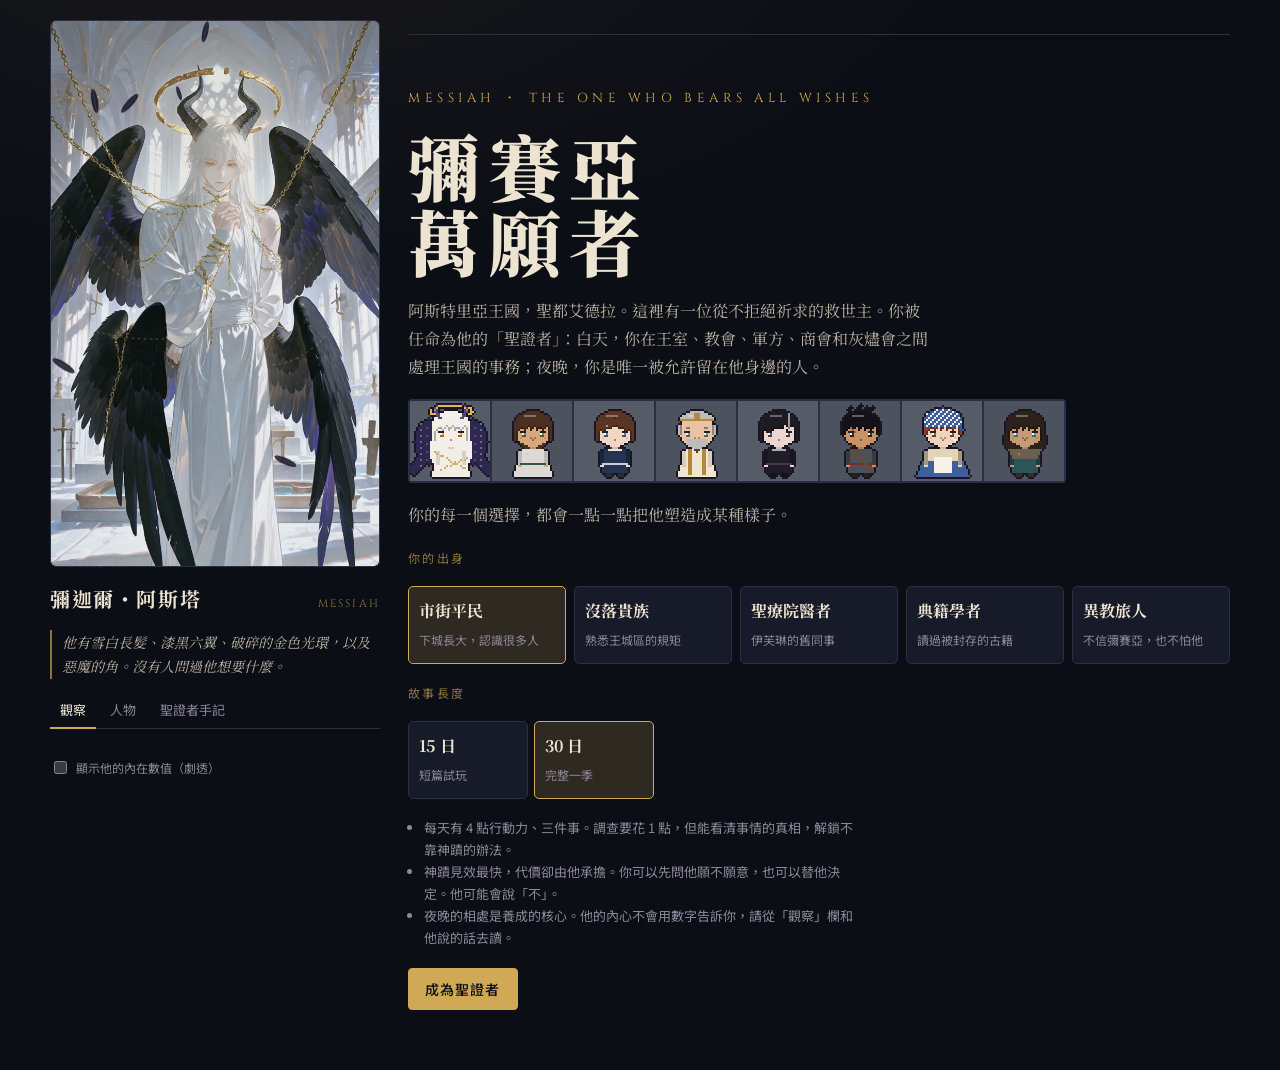
==== messiah/index.html @ 387514e2 "新增《彌賽亞：萬願者》網頁遊戲 Co-Authored-By: Claude Opus 5.5 <noreply@anthropic.com> Claude-Session: https://clau" ====
<!doctype html>
<html lang="zh-Hant">
<head>
<meta charset="utf-8">
<meta name="viewport" content="width=device-width, initial-scale=1, viewport-fit=cover">
<title>彌賽亞：萬願者</title>
<meta name="claude:viewport-fit-sides" content="cover">
<link rel="preconnect" href="https://fonts.googleapis.com">
<link rel="preconnect" href="https://fonts.gstatic.com" crossorigin>
<link rel="stylesheet" href="https://fonts.googleapis.com/css2?family=Cinzel:wght@500;700&family=Noto+Serif+TC:wght@400;600;700;900&family=Noto+Sans+TC:wght@400;500&display=swap">
<style>
/* Layout: a reliquary diptych — the portrait panel on the left, the witness's ledger on the right. Dark nave, gilt, vellum. */
:root{
  --nave:#0c0e16; --nave-2:#121522; --panel:#171a29; --line:#2b2f45;
  --vellum:#ece4d1; --vellum-dim:#b9b1a2; --muted:#8c8799;
  --gilt:#cfa956; --gilt-dim:#8d743f; --gilt-glow:rgba(207,169,86,.18);
  --ember:#b2554a; --balm:#7fa58c;
  --tile:#555c68; --tile-2:#4d535e;
  --f-display:"Noto Serif TC","Songti TC","PMingLiU",serif;
  --f-latin:"Cinzel","Times New Roman",serif;
  --f-ui:"Noto Sans TC","PingFang TC","Microsoft JhengHei",system-ui,sans-serif;
  color-scheme:dark;
}
*{box-sizing:border-box}
html,body{background:var(--nave);color:var(--vellum)}
body{font-family:var(--f-display);font-size:16px;line-height:1.75;
  padding-left:max(16px,env(safe-area-inset-left,0px));padding-right:max(16px,env(safe-area-inset-right,0px));padding-block:20px 48px;
  background:radial-gradient(1200px 600px at 20% -10%,rgba(207,169,86,.07),transparent 60%),var(--nave);min-height:100%}
button{font:inherit;color:inherit}
:focus-visible{outline:2px solid var(--gilt);outline-offset:2px}
.wrap{max-width:1180px;margin:0 auto;display:grid;grid-template-columns:330px minmax(0,1fr);gap:28px;align-items:start}
@media (max-width:880px){.wrap{grid-template-columns:minmax(0,1fr);gap:18px}}

/* side */
.side{position:sticky;top:max(16px,env(safe-area-inset-top,0px));display:flex;flex-direction:column;gap:14px}
@media (max-width:880px){.side{position:static}}
.portrait{position:relative;border:1px solid var(--line);border-radius:6px;overflow:hidden;aspect-ratio:640/1060;max-width:100%;background:#000}
.portrait img{width:100%;height:100%;object-fit:cover;display:block;transition:filter 1.2s}
.portrait canvas{position:absolute;inset:0;width:100%;height:100%;pointer-events:none}
@media (max-width:880px){.portrait{aspect-ratio:16/10}.portrait img{object-position:50% 12%}}
.nameplate{display:flex;justify-content:space-between;align-items:baseline;gap:8px}
.nameplate h2{margin:0;font-size:20px;font-weight:700;letter-spacing:.08em}
.nameplate small{font-family:var(--f-latin);color:var(--gilt-dim);letter-spacing:.2em;font-size:11px}
.tabs{display:flex;gap:4px;border-bottom:1px solid var(--line)}
.tabs button{background:none;border:0;padding:6px 10px;font-family:var(--f-ui);font-size:13px;color:var(--muted);cursor:pointer;border-bottom:2px solid transparent;margin-bottom:-1px}
.tabs button[aria-selected="true"]{color:var(--vellum);border-color:var(--gilt)}
.obs{list-style:none;margin:0;padding:0;display:flex;flex-direction:column;gap:8px}
.obs li{display:grid;grid-template-columns:4.5em minmax(0,1fr);gap:8px;font-size:14px;line-height:1.55}
.obs b{font-family:var(--f-ui);font-weight:500;font-size:12px;color:var(--gilt-dim);letter-spacing:.1em;padding-top:2px}
.obs .num{font-family:var(--f-ui);font-size:11px;color:var(--muted);margin-left:4px}
.aura{font-size:14px;color:var(--vellum-dim);font-style:italic;border-left:2px solid var(--gilt-dim);padding-left:10px;margin:0}
.journal{list-style:none;margin:0;padding:0;display:flex;flex-direction:column;gap:10px;max-height:420px;overflow:auto;font-size:14px;line-height:1.6}
.journal li{color:var(--vellum-dim)}
.journal .d{font-family:var(--f-ui);font-size:11px;color:var(--gilt-dim);display:block;letter-spacing:.08em}
.devtoggle{font-family:var(--f-ui);font-size:12px;color:var(--muted);display:flex;align-items:center;gap:6px}

/* main */
main{min-width:0;display:flex;flex-direction:column;gap:20px}
.head{display:flex;flex-wrap:wrap;align-items:flex-end;justify-content:space-between;gap:12px;border-bottom:1px solid var(--line);padding-bottom:14px}
.day{display:flex;align-items:baseline;gap:14px}
.day h1{margin:0;font-size:clamp(28px,4vw,40px);font-weight:900;letter-spacing:.06em;line-height:1.1}
.day .roman{font-family:var(--f-latin);font-size:15px;color:var(--gilt);letter-spacing:.25em}
.phase{font-family:var(--f-ui);font-size:13px;color:var(--muted);letter-spacing:.15em}
.ap{display:flex;align-items:center;gap:6px;font-family:var(--f-ui);font-size:12px;color:var(--muted)}
.ap i{width:11px;height:11px;transform:rotate(45deg);border:1px solid var(--gilt);display:inline-block}
.ap i.on{background:var(--gilt);box-shadow:0 0 8px var(--gilt-glow)}

.meters{display:grid;grid-template-columns:repeat(4,minmax(0,1fr));gap:10px 18px}
@media (max-width:560px){.meters{grid-template-columns:repeat(2,minmax(0,1fr))}}
.meter{font-family:var(--f-ui);font-size:12px;color:var(--vellum-dim)}
.meter .row{display:flex;justify-content:space-between;font-variant-numeric:tabular-nums}
.meter .bar{height:4px;background:var(--line);border-radius:2px;margin-top:4px;overflow:hidden}
.meter .bar span{display:block;height:100%;background:var(--gilt);transition:width .6s}
.meter.bad .bar span{background:var(--ember)}
.meter.warn .row b{color:var(--ember)}
.meter .row b{font-weight:500;color:var(--vellum)}
.reps{display:flex;flex-wrap:wrap;gap:6px 14px;font-family:var(--f-ui);font-size:12px;color:var(--muted)}
.reps span b{color:var(--vellum-dim);font-weight:500;font-variant-numeric:tabular-nums}

.stage{display:flex;flex-direction:column;gap:16px}
.kicker{font-family:var(--f-ui);font-size:12px;letter-spacing:.2em;color:var(--gilt-dim);margin:0}
.lead{font-size:17px;margin:0;max-width:62ch}
.echo{border:1px dashed var(--line);border-radius:6px;padding:10px 14px;font-size:14px;color:var(--vellum-dim)}
.echo p{margin:4px 0}
.cards{display:grid;grid-template-columns:repeat(3,minmax(0,1fr));gap:12px}
@media (max-width:760px){.cards{grid-template-columns:minmax(0,1fr)}}
.card{background:var(--panel);border:1px solid var(--line);border-radius:6px;padding:14px;text-align:left;cursor:pointer;display:flex;flex-direction:column;gap:6px;min-width:0;transition:border-color .2s,transform .2s}
.card:hover{border-color:var(--gilt-dim);transform:translateY(-1px)}
.card.done{cursor:default;opacity:.78}
.card.done:hover{transform:none;border-color:var(--line)}
.card h3{margin:0;font-size:18px;font-weight:700}
.card .src{font-family:var(--f-ui);font-size:12px;color:var(--muted)}
.card p{margin:0;font-size:14px;color:var(--vellum-dim);line-height:1.6}
.chip{display:inline-block;font-family:var(--f-ui);font-size:11px;padding:1px 7px;border-radius:999px;border:1px solid var(--line);color:var(--vellum-dim);letter-spacing:.06em}
.chip.urgent{border-color:var(--ember);color:#e2a097}
.chip.worse{background:rgba(178,85,74,.18);border-color:var(--ember);color:#e9b3ab}
.chip.major{background:var(--gilt);border-color:var(--gilt);color:var(--nave);font-weight:500}
.chip.ok{border-color:var(--balm);color:#a9cdb6}
.chip.mir{border-color:var(--gilt-dim);color:var(--gilt)}
.chips{display:flex;flex-wrap:wrap;gap:4px}

.detail{background:var(--panel);border:1px solid var(--line);border-radius:6px;padding:18px;display:flex;flex-direction:column;gap:12px}
.detail h3{margin:0;font-size:24px;font-weight:900;letter-spacing:.04em}
.detail .desc{margin:0;max-width:62ch}
.hidden-layer{border-left:2px solid var(--gilt);padding:4px 0 4px 12px;color:var(--vellum);font-size:15px;background:linear-gradient(90deg,var(--gilt-glow),transparent)}
.opts{display:flex;flex-direction:column;gap:8px}
.opt{display:flex;justify-content:space-between;align-items:center;gap:10px;text-align:left;background:var(--nave-2);border:1px solid var(--line);border-radius:5px;padding:10px 12px;cursor:pointer;min-width:0}
.opt:hover:not(:disabled){border-color:var(--gilt)}
.opt:disabled{opacity:.42;cursor:not-allowed}
.opt .l{min-width:0}
.opt .cost{font-family:var(--f-ui);font-size:11px;color:var(--gilt);white-space:nowrap}
.row-actions{display:flex;flex-wrap:wrap;gap:10px;align-items:center}
.btn{background:transparent;border:1px solid var(--gilt);color:var(--gilt);padding:8px 16px;border-radius:4px;cursor:pointer;font-family:var(--f-ui);font-size:14px;letter-spacing:.08em}
.btn:hover:not(:disabled){background:var(--gilt-glow)}
.btn.solid{background:var(--gilt);color:var(--nave);font-weight:500}
.btn.solid:hover:not(:disabled){filter:brightness(1.08)}
.btn.ghost{border-color:var(--line);color:var(--vellum-dim)}
.btn:disabled{opacity:.4;cursor:not-allowed}
.check{display:flex;gap:8px;align-items:center;font-family:var(--f-ui);font-size:13px;color:var(--vellum-dim);cursor:pointer}
.check input{accent-color:var(--gilt)}
.result{font-size:15px;color:var(--vellum);border-top:1px solid var(--line);padding-top:10px;margin:0;white-space:pre-line}
.consent{display:flex;flex-direction:column;gap:8px;border:1px solid var(--gilt-dim);border-radius:6px;padding:12px;background:var(--gilt-glow)}
.consent p{margin:0;font-size:15px}

.scene{background:linear-gradient(180deg,var(--panel),var(--nave-2));border:1px solid var(--line);border-radius:6px;padding:22px;display:flex;flex-direction:column;gap:14px}
.scene .line{font-size:18px;line-height:1.9;margin:0;max-width:60ch}
.scene .note{font-family:var(--f-ui);font-size:13px;color:var(--muted);margin:0}
.acts{display:grid;grid-template-columns:repeat(2,minmax(0,1fr));gap:8px}
@media (max-width:560px){.acts{grid-template-columns:minmax(0,1fr)}}
.act{text-align:left;background:var(--nave);border:1px solid var(--line);border-radius:5px;padding:10px 12px;cursor:pointer;min-width:0}
.act:hover{border-color:var(--gilt)}
.act b{display:block;font-weight:700;font-size:15px}
.act span{font-size:13px;color:var(--muted);font-family:var(--f-ui)}
.act.special{border-color:var(--gilt-dim)}
.changes{list-style:none;margin:0;padding:0;display:flex;flex-wrap:wrap;gap:6px}
.changes li{font-family:var(--f-ui);font-size:12px;padding:2px 8px;border-radius:3px;background:var(--nave);border:1px solid var(--line);font-variant-numeric:tabular-nums}
.changes .up{color:#a9cdb6}.changes .down{color:#e2a097}
.notices{display:flex;flex-direction:column;gap:6px;font-size:15px}
.notices p{margin:0}
.notice-noticed{font-size:14px;color:var(--vellum-dim);font-style:italic}

/* title */
.title-screen{display:flex;flex-direction:column;gap:18px;padding:12px 0}
.title-screen h1{margin:0;font-size:clamp(40px,7vw,72px);font-weight:900;letter-spacing:.12em;line-height:1.05;text-wrap:balance}
.title-screen .sub{font-family:var(--f-latin);color:var(--gilt);letter-spacing:.35em;font-size:13px}
.title-screen .pitch{max-width:58ch;margin:0;color:var(--vellum-dim)}
.origins{display:grid;grid-template-columns:repeat(auto-fill,minmax(150px,1fr));gap:8px}
.origin{background:var(--panel);border:1px solid var(--line);border-radius:5px;padding:10px;cursor:pointer;text-align:left}
.origin[aria-pressed="true"]{border-color:var(--gilt);background:var(--gilt-glow)}
.origin b{display:block}
.origin span{font-family:var(--f-ui);font-size:12px;color:var(--muted)}
.how{font-family:var(--f-ui);font-size:13px;color:var(--muted);max-width:64ch;line-height:1.7;margin:0;padding-left:1.2em}
.seg{display:flex;gap:6px;flex-wrap:wrap}

/* ending */
.ending{display:flex;flex-direction:column;gap:18px}
.ending h2{margin:0;font-size:clamp(30px,5vw,48px);font-weight:900;letter-spacing:.08em;text-wrap:balance}
.spectrum{display:flex;flex-direction:column;gap:8px}
.spec{display:grid;grid-template-columns:6.5em minmax(0,1fr) 3em;gap:10px;align-items:center;font-family:var(--f-ui);font-size:13px}
.spec .track{height:8px;background:var(--line);border-radius:4px;overflow:hidden}
.spec .track span{display:block;height:100%;background:var(--gilt-dim)}
.spec.top .track span{background:var(--gilt)}
.spec.top{color:var(--vellum)}
.spec em{font-style:normal;color:var(--muted);font-variant-numeric:tabular-nums;text-align:right}
.facts{display:grid;grid-template-columns:repeat(auto-fit,minmax(130px,1fr));gap:10px}
.fact{border:1px solid var(--line);border-radius:5px;padding:10px}
.fact b{display:block;font-size:26px;font-family:var(--f-latin);color:var(--gilt);font-variant-numeric:tabular-nums}
.fact span{font-family:var(--f-ui);font-size:12px;color:var(--muted)}
.quote{font-size:19px;line-height:1.9;border-left:2px solid var(--gilt);padding-left:16px;margin:0;max-width:60ch}
.px{image-rendering:pixelated;image-rendering:crisp-edges;display:block}
.cast{display:flex;gap:2px;margin:-14px -14px 4px;padding:6px 10px 0;background:var(--tile);border-radius:6px 6px 0 0;min-height:86px;align-items:flex-end}
.cast .px{width:80px;height:80px}
.castbig{display:flex;flex-wrap:wrap;gap:8px}
.castbig figure{margin:0;background:var(--tile);border-radius:5px;padding:4px 8px 6px;text-align:center}
.castbig .px{width:80px;height:80px;margin:0 auto}
.castbig figcaption{font-family:var(--f-ui);font-size:12px;color:#f1ede4;line-height:1.3}
.castbig figcaption span{display:block;font-size:11px;color:#c9c6d2}
.nightrow{display:flex;gap:16px;align-items:center}
.nightrow .px{width:120px;height:120px;flex:none;background:var(--tile);border-radius:6px}
@media (max-width:560px){.nightrow{flex-direction:column;align-items:flex-start}}
.roster{display:grid;grid-template-columns:repeat(4,minmax(0,1fr));gap:2px;background:var(--line);border:2px solid var(--line);border-radius:4px;overflow:hidden}
.roster button{background:var(--tile);border:0;padding:2px 0 4px;cursor:pointer;min-width:0}
.roster button:nth-child(2n){background:var(--tile-2)}
.roster .px{width:100%;height:auto;aspect-ratio:1}
.roster .unmet .px{filter:brightness(0);opacity:.45}
.roster small{display:block;font-family:var(--f-ui);font-size:10px;color:#e9e5dc;white-space:nowrap;overflow:hidden;text-overflow:ellipsis;padding:0 2px}
.rinfo{font-size:14px;color:var(--vellum-dim);margin:8px 0 0;min-height:2.6em}
.lineup{display:flex;flex-wrap:wrap;gap:2px;background:var(--line);padding:2px;border-radius:4px;width:fit-content;max-width:100%}
.lineup .px{width:80px;height:80px;background:var(--tile)}
.lineup .px:nth-child(2n){background:var(--tile-2)}
@media (max-width:560px){.lineup .px{width:60px;height:60px}}
.toast{position:fixed;left:50%;bottom:calc(20px + env(safe-area-inset-bottom,0px));transform:translateX(-50%);background:var(--panel);border:1px solid var(--gilt-dim);padding:8px 16px;border-radius:4px;font-family:var(--f-ui);font-size:13px;z-index:20}
@media (prefers-reduced-motion:reduce){*{transition:none!important;animation:none!important}}
.fade{animation:fade .5s ease both}
@keyframes fade{from{opacity:.0;transform:translateY(4px)}to{opacity:1;transform:none}}
</style>

<style>html,body{margin:0}img{max-width:100%}[hidden]{display:none!important}</style>
</head>
<body>
<div class="wrap">
  <aside class="side">
    <div class="portrait" id="portrait">
      <img id="pimg" src="michael.webp" alt="彌迦爾・阿斯塔：白髮、黑角、六片黑翼、破碎的金色光環，身上纏著金色鎖鏈">
      <canvas id="fx" aria-hidden="true"></canvas>
    </div>
    <div class="nameplate"><h2>彌迦爾・阿斯塔</h2><small>MESSIAH</small></div>
    <p class="aura" id="aura"></p>
    <div class="tabs" role="tablist">
      <button role="tab" id="tab-obs" aria-selected="true">觀察</button>
      <button role="tab" id="tab-ppl" aria-selected="false">人物</button>
      <button role="tab" id="tab-jr" aria-selected="false">聖證者手記</button>
    </div>
    <div id="sidepane"></div>
    <label class="devtoggle"><input type="checkbox" id="devnum"> 顯示他的內在數值（劇透）</label>
  </aside>
  <main>
    <header class="head" id="head"></header>
    <div id="worldbox"></div>
    <section class="stage" id="stage" aria-live="polite"></section>
  </main>
</div>

<script>
(()=>{
"use strict";
const SAVE_KEY="messiah-save-v1";
const clamp=(v,a=0,b=100)=>Math.max(a,Math.min(b,v));
const pick=a=>a[Math.floor(Math.random()*a.length)];
const $=s=>document.querySelector(s);
const esc=s=>String(s).replace(/[&<>"]/g,c=>({"&":"&amp;","<":"&lt;",">":"&gt;",'"':"&quot;"}[c]));
const ROMAN=n=>{const m=[[1000,"M"],[900,"CM"],[500,"D"],[400,"CD"],[100,"C"],[90,"XC"],[50,"L"],[40,"XL"],[10,"X"],[9,"IX"],[5,"V"],[4,"IV"],[1,"I"]];let r="";for(const[v,s]of m)while(n>=v){r+=s;n-=v}return r};

const W_LABEL={st:"王都穩定",lv:"民生壓力",cr:"王室權威",ch:"教會團結",mi:"軍事壓力",ash:"灰燼會",fa:"民眾信仰",dp:"民眾依賴"};
const W_BAD={lv:1,mi:1,ash:1,dp:1};
const R_LABEL={C:"王室",H:"教會",P:"平民",M:"軍方",A:"灰燼會"};
const M_LABEL={load:"負荷",aut:"自主",hum:"人性",att:"依附",tru:"信任",res:"怨恨",pow:"權力傾向",sw:"自我願望"};

/* ---------- observation phrasing (no numbers by default) ---------- */
const OBS={
 load:[[30,"氣色平穩，睡得著"],[55,"偶爾失眠，指尖微微發抖"],[75,"聽見重疊的祈願，黑羽在掉"],[90,"有時會用別人的聲音說話"],[101,"光環的裂痕在黑暗裡發光"]],
 aut:[[20,"幾乎不知道自己可以拒絕"],[40,"開始會猶豫，再說「好」"],[60,"能說出自己的答案"],[101,"會堅持自己的決定"]],
 hum:[[25,"把人看成一個個願望"],[45,"記得一些人的名字"],[65,"會為普通的小事笑"],[101,"喜歡平凡的日子"]],
 att:[[20,"與你保持禮貌的距離"],[40,"會等你回來才熄燈"],[65,"你不在時坐立不安"],[101,"把你當成唯一的方向"]],
 tru:[[25,"說的話都很得體"],[45,"偶爾會說真話"],[65,"會把疲倦告訴你"],[101,"相信你不會用他的弱點"]],
 res:[[20,"沒有怨言"],[40,"有時沉默得太久"],[60,"會問「為什麼是我」"],[101,"看祈求者的眼神變冷了"]],
 pow:[[25,"相信每個人能自己選擇"],[45,"偶爾覺得人們太慢"],[65,"認為有些事該替人決定"],[101,"相信秩序比自由可靠"]],
 sw:[[15,"不知道自己想要什麼"],[35,"有了偏好的茶"],[60,"會說「我想」"],[101,"有自己想守護的東西"]]
};
const obsText=(k,v)=>OBS[k].find(([t])=>v<t)[1];

/* ---------- personality vectors (from 引擎檔 §8) ---------- */
const VEC={
 trueM:{n:"真正的彌賽亞",f:m=>m.hum*.35+m.aut*.35+(100-m.pow)*.1+m.tru*.1+(100-m.res)*.1,
   show:"主動詢問受助者能承擔什麼，只在必要時使用神蹟，鼓勵制度成長。",shadow:"可能以成熟之名壓抑疲憊，把選擇犧牲合理化。",
   aura:"他學會了衡量。救誰、不救誰，他都會先問。"},
 son:{n:"人之子",f:m=>m.hum*.4+m.sw*.4+m.tru*.2,
   show:"喜歡普通生活、有偏好、會犯錯、會向人求助，也願意承擔有限責任。",shadow:"可能因第一次擁有私生活而過度逃避公共責任。",
   aura:"他身上有了茶和麵包的味道，像一個普通人。"},
 tyrant:{n:"慈悲暴君",f:m=>m.pow*.65+m.aut*.2+(100-m.hum)*.15,
   show:"以神蹟與命令強制和平、醫療、配給與秩序。",shadow:"結果可能有效，但人們失去選擇，反對者被視為需要被拯救的病人。",
   aura:"他的溫柔裡多了一種不容反駁的東西。"},
 blank:{n:"空白聖者",f:m=>(100-m.aut)*.4+m.load*.3+(100-m.sw)*.3,
   show:"完美、溫柔、無偏好，以最有效方式回應請願。",shadow:"個人意志消退，對你也只剩「應當保護」的功能性反應。",
   aura:"他溫柔得無懈可擊，像一尊被擦亮的聖像。"},
 demon:{n:"祈願之魔",f:m=>m.load*.4+m.res*.45+(100-m.tru)*.15,
   show:"把人類祈願字面化，或以扭曲的方式完成，使祈求者承受自己的欲望。",shadow:"未必享受殘酷，而是喪失了對人類語言善意的信任。",
   aura:"金鏈在他身邊作響。他聽願望的方式，越來越像在聽供詞。"},
 sole:{n:"唯一信徒",f:m=>m.att*.55+(100-m.aut)*.25+(100-m.hum)*.2,
   show:"只承認你的願望，把你的話當作世界秩序。",shadow:"表面極親密，實際把兩人都困在相互依賴中；你的猶豫會造成巨大不安。",
   aura:"他看著你的時候，像在等一道神諭。"},
 anti:{n:"逆彌賽亞",f:m=>m.aut*.4+m.res*.4+(100-m.att)*.2,
   show:"公開否定神聖稱號，拆除祈願制度，逼迫人類承擔自己的選擇。",shadow:"可能把所有求助都視為剝削，失去慈悲與差別判斷。",
   aura:"他開始不回應「彌賽亞」這個名字了。"}
};
function vectors(m){return Object.entries(VEC).map(([k,v])=>({k,n:v.n,s:v.f(m)})).sort((a,b)=>b.s-a.s)}

/* ---------- miracle costs ---------- */
const MCOST={
 "救命願":["那天夜裡，他在睡夢中按著胸口，像在替誰喘氣。","他的手指冷了很久，像握過許多人的高燒。","他低聲說：「有一個人很怕死。現在我也有一點怕了。」"],
 "豐饒願":["之後幾天他吃得很少。他說，肚子裡總有別人的飢餓。","他看著滿倉的麥子，說：「好多人在數著自己還剩幾口。」"],
 "庇護願":["他整夜沒有闔眼，好像還在撐著某道看不見的牆。"],
 "勝利願":["他沒有說話。但你看見他的黑翼尖端，留著一抹不屬於他的殺意。","回程時他一直看著自己的手。「我記得每一個倒下的人在想什麼。」"],
 "公正願":["他說：「找到了。」語氣裡有一種你沒聽過的冷。","他說，公正的願望最吵，因為每個人都覺得自己是對的。"],
 "愛與佔有願":["願望把那人帶回來了。可那人醒來後一直發抖，說夢裡一直有人喊他的名字。"],
 "集體象徵願":["三千人的期待壓在他肩上。散場後，他在階梯上坐了很久。"]
};

/* ---------- events (from 事件庫 §11 / §12) ---------- */
const EV={
E01:{t:"北門熱病",src:"聖療院／城門守軍",tag:"民生",urgent:1,
 d:"北門外的貧戶一夜之間有十七人高燒不退。伊芙琳院長請求增派醫者；守軍隊長卻希望彌迦爾立刻出面，「免得變成瘟疫」。",
 h:"你走訪後發現，患者全住在同一條巷子，共用一口老井。這可能不是瘟疫，是井水被污染了。",
 o:[
  {t:"請彌迦爾施行神蹟治癒病人",mir:"救命願",e:{st:3,lv:-3,fa:3,dp:3,load:12,rP:3},
   r:"十七人在一個時辰內退了燒。巷子裡的人跪了一地。",delay:[3,{lv:4,st:-2},"北門那條巷子又有人發燒了。井還在那裡。"]},
  {t:"協助伊芙琳建立臨時診區",e:{lv:-2,st:1,rH:3},r:"修士們在北門搭起帳篷。兩位老人沒能撐過去，其他人的病情穩住了。",delay:[4,{lv:2},"臨時診區人手不足，伊芙琳又來要人了。"]},
  {t:"封井，追查上游污染",inv:1,e:{lv:-4,st:3,rP:4,dp:-2},sys:1,mem:"nomiracle",
   r:"井封了。上游是一間皮革坊的排水溝。三天內病人陸續好轉，整件事沒有用上神蹟。"},
  {t:"下令封鎖整條巷子",e:{st:2,lv:3,rP:-5,ash:3,rC:2},r:"守軍封了巷口，病沒有擴散。但巷子裡的人說，被當成瘟疫的其實是他們自己。"}
 ],pp:[{lv:5,st:-4},"北門傳出「黑死病」的謠言，市街開始有人搶購、逃城。"],ppMajor:"M1"},
E02:{t:"王宮覲見",src:"宰相奧斯溫・格雷",tag:"制度",urgent:1,
 d:"宰相派人傳話：國王奧德里克四世希望午前見彌迦爾與聖證者，「只是問候」。",
 h:"王太子雷奧尼斯會在場。他想確認彌迦爾是否願意接受王室「協調」神蹟的使用。",
 o:[
  {t:"帶彌迦爾出席，由你代他回答",e:{rC:5,cr:3,aut:-2,att:1},decided:1,
   r:"彌迦爾全程沒有開口。回程的馬車上，他說：「你回答得很好。」語氣像在背誦。"},
  {t:"一同出席，讓彌迦爾自己回答",e:{aut:3,tru:2,cr:-1,rC:1,hum:1,load:2},
   r:"國王問他累不累。彌迦爾停了很久，說：「我不知道該怎麼回答。」王后瑟菲亞輕輕點頭，像聽見了答案。"},
  {t:"婉拒，由你獨自前往",e:{load:-3,tru:1,rC:-2,cr:-1},mem:"shield",
   r:"雷奧尼斯皺著眉聽你解釋。「聖證者的職責是陪伴，不是遮擋。」他說。你沒有讓步。"},
  {t:"先私下拜會莉西亞王女",inv:1,e:{rC:3,dp:-2},flag:"lisia",
   r:"莉西亞給了你一份王室統計的神蹟次數表。「如果你想讓他少做一點，就給我數字，別給我眼淚。」"}
 ],pp:[{rC:-6,cr:-2},"聖證者缺席覲見，王城區有人說這是羞辱。"]},
E03:{t:"失蹤糧車",src:"下城配給所／商業聯合會",tag:"民生",urgent:1,
 d:"運往下城配給所的三輛糧車在城外失蹤了。商會要求軍方搜捕，下城的人則在排隊等一份不會來的口糧。",
 h:"車轍通往城外農區，截走糧車的是飢餓的佃農。另外，商會倉庫的存糧比帳面多出三成。",
 o:[
  {t:"請彌迦爾讓配給所的糧倉充滿",mir:"豐饒願",e:{lv:-8,fa:3,dp:4,load:14,rP:3},
   r:"配給所的麻袋一夜間全滿了。",delay:[2,{lv:3,st:-1,ash:2},"糧價暴跌，城外農民的收成賣不出去了。"]},
  {t:"請軍方搜捕",e:{st:2,lv:-2,rC:2,rM:2,rP:-4,ash:4,mi:2},r:"糧車找回來了，還有十一名被綁回來的佃農。"},
  {t:"開設臨時配給，再慢慢追查",e:{lv:-3,rP:3},r:"你從聖堂預算挪出一筆錢，配給所撐過了這一週。"},
  {t:"公開商會的倉儲帳冊",inv:1,cost:2,e:{lv:-6,rP:6,st:2,ash:-3},sys:1,mem:"nomiracle",
   r:"糧商維克多讓步了，開倉平價出售。羅德里克從此不再向你打招呼。"}
 ],pp:[{lv:6,st:-3,ash:3},"下城的配給斷了兩天，灰燼會的人開始在隊伍裡發麵包。"]},
E04:{t:"公開祈禱",src:"禮儀長菲奧娜・梅爾",tag:"教會",
 d:"菲奧娜安排在祈禱廣場舉行公開祈禱，預計三千人到場。她需要你確認彌迦爾出席。",
 h:"狂信派的塞蕾娜打算在儀式中，把彌迦爾負荷過重的異象（掉羽、光環發亮）宣稱為「聖痕」。",
 o:[
  {t:"讓彌迦爾出席完整的儀式",e:{fa:5,dp:3,ch:3,rH:4,load:10},decided:1,r:"三千人同時跪下。彌迦爾站在台上，光環的裂痕亮了一整個下午。"},
  {t:"縮短儀式，後半由修士主持",e:{fa:1,ch:1,load:4,rH:1},mem:"shield",r:"菲奧娜不太滿意，但照做了。彌迦爾提早回到聖堂，在窗邊坐了很久。"},
  {t:"讓彌迦爾自己決定",e:{aut:4,tru:3},fn:s=>s.m.aut>=35?(fx(s,{load:3,rH:-1}),"彌迦爾想了很久，說：「我去一半就好。」菲奧娜愣住了，然後在行程表上劃掉了後半段。"):(fx(s,{load:10,fa:5,ch:2}),"他說：「我當然會去。」好像沒想過還有別的答案。")},
  {t:"事先提醒菲奧娜提防塞蕾娜",inv:1,e:{ch:2,rH:2,load:6,fa:3},r:"儀式照常舉行。塞蕾娜沒有找到開口的機會，菲奧娜記住了你的人情。"}
 ],pp:[{fa:-3,ch:-2,rH:-4,watch:5},"彌賽亞沒有出席祈禱，有人說他拋棄了人民。"]},
E05:{t:"傷兵名單",src:"西側軍營",tag:"軍事",
 d:"軍營送來一份名單：四十二名重傷士兵，若三日內不治療，多數會終身殘疾。",
 h:"名單是按軍階排序的。前十二名都是軍官，傷得最重的普通士兵被排在最後。",
 o:[
  {t:"請彌迦爾治癒全部傷兵",mir:"救命願",e:{mi:-4,st:2,fa:3,dp:3,load:16,rM:6},r:"四十二人重新站了起來。軍營裡有人開始叫他「戰神」。"},
  {t:"請伊芙琳和卡爾重排醫療順序",inv:1,e:{mi:-2,rM:3,rP:3,dp:-2},sys:1,mem:"nomiracle",r:"重傷者排到了前面。有三名軍官向上級抗議，卡爾隊長替你擋了下來。"},
  {t:"照名單順序，交給聖療院處理",e:{mi:-1,rP:-2,rM:2},r:"軍官們都痊癒了。名單後段的士兵，有九人再也拿不起劍。"}
 ],pp:[{mi:4,rM:-5},"士兵的家屬圍住了聖堂大門。"]},
E06:{t:"乾裂灌渠",src:"城外農區",tag:"民生",
 d:"城外三個村子的灌渠已經乾了二十天。村長們跪在聖堂外，只求一場雨。",
 h:"上游的貴族莊園私建了水閘，截走了大半水源。",
 o:[
  {t:"請彌迦爾降雨",mir:"豐饒願",e:{lv:-5,fa:4,dp:4,load:14},r:"雨下了整整一夜。",delay:[2,{st:-1,lv:1},"雨下得太多，下游兩座磨坊被沖毀了。"]},
  {t:"調派工匠開挖新渠",cost:2,e:{lv:-3,rP:3,dp:-3},sys:1,mem:"nomiracle",r:"新渠挖了九天。村民一起動工，村長說這是他們第一次沒在等奇蹟。"},
  {t:"依法拆除私建水閘",inv:1,e:{lv:-6,cr:3,rC:2,rP:5,ash:-2},sys:1,mem:"nomiracle",r:"克勞德議員在議政院替你背書。水閘拆了，水回來了，那位貴族記住了你的名字。"},
  {t:"從王都調運飲水",e:{lv:-2},r:"水車一天跑兩趟，只夠人喝，不夠田用。"}
 ],pp:[{lv:6},"三個村子的麥田開始枯黃，歉收已成定局。"]},
E07:{t:"被偷的聖物",src:"異端審判庭",tag:"教會",
 d:"一根封存在聖遺物室的黑羽被偷了。首席審判官瑪格麗特要求你協助緝拿竊賊。",
 h:"竊賊是一名雜役，偷羽毛是為了替生病的母親買藥。教會內部也一直默許黑羽在黑市流通。",
 o:[
  {t:"協助審判庭緝拿竊賊",e:{ch:2,rH:4,watch:-5,rP:-3},r:"雜役在下城被捕。瑪格麗特看你的眼神，第一次少了些懷疑。"},
  {t:"私下找到竊賊，救助他的家人",inv:1,e:{rP:4,rH:-2,watch:5},r:"你替他母親請了醫者，也把羽毛悄悄放回聖遺物室。審判庭的紀錄上，這件事寫著「懸案」。"},
  {t:"請彌迦爾用神蹟找出羽毛",mir:"公正願",e:{ch:2,fa:2,load:8,rH:3,rP:-2},r:"羽毛找到了，連同那名雜役。"},
  {t:"公開黑羽交易的內幕",inv:1,cost:2,e:{ch:-5,rP:5,ash:-2,watch:10,rH:-5,dp:-1},sys:1,r:"大主教被迫下令徹查。教會很難堪，下城的人卻第一次覺得聖堂有人站在他們這邊。"}
 ],pp:[{ch:-1,dp:1},"有人用那根羽毛在下城表演了一場「神蹟」。"]},
E08:{t:"王室晚宴",src:"王太子雷奧尼斯",tag:"制度",
 d:"王太子雷奧尼斯舉辦晚宴，邀請彌迦爾與聖證者擔任主賓。",
 h:"他會在晚宴上試探《聖蹟統制法》的支持度。這部法案要求每一次神蹟都得經過王室核准。",
 o:[
  {t:"出席，並表態支持法案",e:{cr:5,rC:6,rH:-5,ch:-2,pow:3,aut:-2},decided:1,r:"雷奧尼斯舉杯向你致意。彌迦爾在一旁問：「所以以後，是他們決定我救誰嗎？」"},
  {t:"出席，但不表態",e:{rC:1},r:"整晚你都在笑著轉移話題。宰相奧斯溫在散場時說：「漂亮。」"},
  {t:"讓彌迦爾自己說出想法",e:{aut:4,tru:2},fn:s=>s.m.aut>=40?(fx(s,{rC:-4,cr:-2,pow:-1}),"彌迦爾放下酒杯：「如果救一個人需要先等誰點頭，那我寧可不等。」滿桌安靜下來。"):(fx(s,{rC:2}),"彌迦爾想了一下，說：「我都可以。」雷奧尼斯滿意地點頭，好像這就是答案。")},
  {t:"婉拒出席",e:{rC:-5,cr:-2,load:-2},mem:"shield",r:"你送去一封措辭得體的信。王太子沒有回信。"}
 ],pp:[{rC:-5,cr:-2},"王太子的晚宴少了主賓，王城區議論紛紛。"]},
E09:{t:"灰燼傳單",src:"中央市街治安官",tag:"制度",
 d:"一夜之間，市街貼滿了傳單：〈每一次神蹟，都有人替你付出代價〉。治安官要求查捕散發的人。",
 h:"傳單記載的神蹟傷害大多屬實，只有死亡人數被誇大了三倍。",
 o:[
  {t:"支持治安官查捕",e:{st:2,ash:-2,rP:-4,rA:-6},r:"抓到了七個人，印刷坊也被封了。",delay:[3,{ash:5},"被捕的人被稱為「烈士」，灰燼會的支持者反而更多了。"]},
  {t:"公開部分真實的神蹟紀錄",inv:1,e:{ash:-4,dp:-4,fa:-3,ch:-3,rP:4,rA:4,watch:8},sys:1,r:"你把真實的數字貼在傳單旁邊。比傳單少，但也不是零。人們第一次開始討論神蹟的代價。"},
  {t:"舉辦一場公開辯論",cost:2,e:{ash:-3,dp:-3,st:1,rP:3,rH:-2,rA:3},sys:1,r:"灰燼會改革派的奧蘭出席了。辯論沒有結論，但市街的人聽得很認真。"},
  {t:"帶彌迦爾去讀那些傳單",e:{hum:3,res:3,load:4,aut:2},r:"他一張一張讀完，最後指著一個名字說：「我記得她。我以為她得救了。」"}
 ],pp:[{ash:5},"傳單貼到了聖堂區的牆上。"]},
E10:{t:"失蹤的學徒",src:"中央市街的鞋匠",tag:"民生",
 d:"一位鞋匠來到祈願廣場：他二十歲的學徒已經失蹤四天。他求彌迦爾「讓那年輕人回家」。",
 h:"學徒是為了躲債主，躲進了下城的一間工坊。他不是不想回家，而是不敢。",
 o:[
  {t:"請彌迦爾回應這個願望",mir:"愛與佔有願",e:{load:8,res:1,fa:1},r:"學徒在第二天清晨出現在店門口，臉色蒼白，說整夜都聽見有人在喊他。"},
  {t:"親自追查，並替他處理債務",inv:1,e:{rP:4,lv:-1},sys:1,mem:"nomiracle",r:"你和債主談妥了分期。學徒回家那天，鞋匠沒有罵他，只是多做了一雙鞋。"},
  {t:"交給治安官處理",e:{st:1,rP:-1},r:"治安官說會「留意」。三天後，還沒有消息。"}
 ],pp:[{rP:-2},"鞋匠每天都來祈願廣場，越來越瘦。"]},
E11:{t:"假先知",src:"下城民間傳教",tag:"神秘",
 d:"下城有一名男子聲稱能替彌迦爾傳達神諭，聚集的信眾已經有兩百人。",
 h:"他似乎真的聽得見願望的殘響。他說的那些「神諭」，其實是彌迦爾承受過的祈求碎片。",
 o:[
  {t:"交給異端審判庭",e:{ch:3,rH:3,rP:-2,ash:1},r:"男子被帶走時一直重複一句話：「救救我的女兒。」那不是他的女兒。"},
  {t:"請艾瑟爾和醫者觀察他",inv:1,e:{rP:2,ch:-1},flag:"echoes",r:"典籍官艾瑟爾很感興趣。他說，舊城的文獻裡記載過類似的人。"},
  {t:"讓彌迦爾親自見他",e:{hum:3,load:6,aut:2},r:"男子看見彌迦爾，說出了一句只有彌迦爾聽過的祈求。彌迦爾沉默了很久，然後說：「那是我的。還給我吧。」"},
  {t:"公開澄清",e:{fa:-1,ch:1,dp:-1},r:"聖堂發了公告。兩百名信眾少了一半，另一半更堅信了。"}
 ],pp:[{ch:-4,fa:1},"男子的信眾自稱「回聲派」，開始在下城舉行自己的儀式。"]},
E12:{t:"失控的祝福",src:"市街工坊",tag:"神秘",cond:s=>s.m.load>=55,
 d:"一台多年前被祝福過的織機日夜不停運轉，已經壓傷了兩名工人。",
 h:"當年的祈求是「讓它永不停止」。彌迦爾的負荷正在讓過去的祝福變形，變成字面意思。",
 o:[
  {t:"請彌迦爾收回這個祝福",mir:"庇護願",e:{load:6,st:1},r:"織機停了。彌迦爾說，收回比給予更痛。"},
  {t:"找到當年的祈求者，請她放下執念",inv:1,e:{load:-4,rP:3},sys:1,r:"那位老織工哭著說：「我只是怕丟了工作。」說完這句，織機慢慢停了下來。"},
  {t:"直接砸毀織機",e:{st:1,rP:1,fa:-1},r:"織機碎了。工坊老闆說，那是他最好的一台。"}
 ],pp:[{st:-2},"又有兩件舊祝福開始變形。"]},
E13:{t:"外交獻禮",src:"諾克斯帝國使節",tag:"外交",
 d:"諾克斯帝國的使節薇若妮卡帶來一件魔導器，據說能減輕承受者的精神負荷。",
 h:"這件裝置同時會記錄神蹟的波動，再傳回帝國。",
 o:[
  {t:"接受，並讓彌迦爾立刻使用",e:{load:-15,mi:6},flag:"device",r:"那天晚上，彌迦爾睡了很久以來第一個安穩的覺。"},
  {t:"接受，但先交給艾瑟爾檢驗",inv:1,e:{load:-6,mi:1},r:"艾瑟爾拆掉了記錄的部分。剩下的效果不多，但很乾淨。"},
  {t:"婉拒獻禮",e:{mi:4,cr:1},r:"薇若妮卡微笑著收回了禮物。「那我們下次再談。」"}
 ],pp:[{mi:3},"使節團在王都多停留了一週，到處打聽彌迦爾的事。"]},
E14:{t:"麵粉漲價",src:"麵包師米拉・芬恩",tag:"民生",
 d:"市街的麵包師米拉說，麵粉一週就漲了四成，老主顧已經買不起最便宜的黑麵包。",
 h:"價格是運輸風險、商人囤貨和軍方徵用疊在一起的結果。沒有單一的壞人。",
 o:[
  {t:"請彌迦爾讓麵粉豐足",mir:"豐饒願",e:{lv:-6,dp:4,load:12},r:"磨坊的麵粉多到堆不下。",delay:[3,{lv:2,ash:2},"麵粉價格崩了，兩家磨坊關門，工人失業。"]},
  {t:"召集各方，推動價格協議",cost:2,e:{lv:-5,rP:3,rC:2},sys:1,mem:"nomiracle",r:"談了兩天。商會、軍需官和磨坊主各讓一步，價格回到可以接受的程度。"},
  {t:"開設臨時配給",e:{lv:-3,rP:2},r:"配給所前的隊伍排到了街角，但至少每個人都拿到了麵包。"},
  {t:"公開軍方的徵用帳冊",inv:1,e:{lv:-4,mi:1,rM:-3,rP:4},sys:1,r:"軍方減少了徵用量。達米安副官在走廊上和你擦肩而過，沒有看你。"}
 ],pp:[{lv:5,st:-2},"市街有麵包店被砸了。"]},
E15:{t:"沉默的請願者",src:"祈願廣場",tag:"私人",
 d:"一位老人連續十天來到祈願廣場。他從不許願，只是看著彌迦爾。",
 h:"二十年前，神蹟救了他，卻沒有救他的妻子和女兒。他只想知道，彌迦爾還記不記得。",
 o:[
  {t:"讓彌迦爾去和他說話",e:{hum:5,load:5,aut:1},fn:s=>s.m.hum>=45?(fx(s,{tru:2}),"彌迦爾在他身邊坐下。「我不記得。」他說，「但我想知道她們的名字。」老人哭了，說了兩個名字。"):(fx(s,{res:2}),"彌迦爾對他說：「我很抱歉。」老人看著他，說：「你對每個人都這樣說。」")},
  {t:"你獨自去聽他說",e:{rP:2},r:"你聽完了整個故事。回去之後，你不確定該不該告訴彌迦爾。"},
  {t:"請衛兵勸他離開",e:{st:1,hum:-1,rP:-2},r:"老人沒有反抗。第二天，他沒有再來。"}
 ],pp:[{},"老人還在那裡。"]},
E16:{t:"彌迦爾的休息日",src:"聖療院院長伊芙琳",tag:"私人",cond:s=>s.m.load>=50,
 d:"伊芙琳開出了醫囑：彌迦爾需要一整天不接任何請願。",
 h:"教會、王室和下城都已經聽說了，各自準備了「只是一件小小的例外」。",
 o:[
  {t:"替他擋下所有請願",cost:2,e:{load:-15,tru:2,aut:-1,att:3,rH:-3,fa:-2},mem:"shield",r:"你在門外站了一整天。大主教派人來了三次，你三次都說不行。"},
  {t:"讓他自己決定這一天怎麼過",e:{load:-8,aut:4,sw:3,tru:2},flag:"restchoice",r:"他想了一個早上，最後說想去城外看看麥田。回來時，衣角上沾著草屑。"},
  {t:"接受「只是小小的例外」",e:{load:4,rH:2,res:2},decided:1,r:"一件小例外變成了七件。到了晚上，休息日已經不存在了。"}
 ],pp:[{load:4,res:2},"休息日就這樣過去了，一件小例外接著一件。"]},
E17:{t:"聖證者肖像",src:"禮儀長菲奧娜",tag:"形象",
 d:"菲奧娜要為你和彌迦爾繪製官方肖像，構圖由你決定。",
 o:[
  {t:"你跪在他身側（服侍者）",e:{fa:3,ch:2,rH:3},r:"畫像掛在聖堂大廳。人們說，看吧，連聖證者都跪著。"},
  {t:"你站在他身後半步（守護者）",e:{att:2,watch:3,rC:1},r:"畫裡的你一隻手搭在他的翼骨上。瑪格麗特看了很久。"},
  {t:"你們並肩而立（共同見證）",e:{watch:10,ch:-2,rP:3,tru:2,hum:2},r:"這幅畫在下城被複製了上百張。審判庭的紀錄上，多了一行你的名字。"},
  {t:"讓彌迦爾決定構圖",e:{aut:3,sw:3},fn:s=>s.m.sw>=20?(fx(s,{hum:2}),"他說：「可以畫我們在喝茶嗎？」菲奧娜的筆停在半空。最後畫出來的，是一張沒有光環的畫。"):"他說：「照慣例就好。」畫裡的他站得很直，你跪在一旁。"}
 ],pp:[{ch:-1},"菲奧娜自己決定了構圖。"]},
E18:{t:"黑羽市場",src:"情報販子艾薇",tag:"神秘",
 d:"下城的情報販子艾薇告訴你，地下市場在賣彌迦爾掉落的羽毛，一根值一個月的工錢。",
 h:"有些羽毛帶著願望的殘響。買到的人開始做同樣的噩夢。",
 o:[
  {t:"請軍方查抄市場",e:{st:1,rP:-2,ash:2,rM:1},r:"市場散了，又在三條街外重新開張。"},
  {t:"追查羽毛的來源",inv:1,e:{ch:-2,watch:4,rP:2},r:"源頭在聖堂裡面。負責打掃彌迦爾住處的人，一直在收集掉落的羽毛。"},
  {t:"公開警告，並提供醫療",e:{rP:3,fa:-1},r:"聖療院收治了十幾個做噩夢的人。伊芙琳說，他們夢見的是同一座地下城市。"},
  {t:"請彌迦爾收回所有羽毛",mir:"公正願",e:{load:8,st:1},r:"散落全城的黑羽在同一刻化成了灰。"}
 ],pp:[{mi:3},"外國商人開始高價收購黑羽。"]},

/* major events */
M1:{t:"黑死病恐慌",src:"全城",tag:"重大",major:1,
 d:"北門的熱病被誤傳成黑死病。市街在搶購，城門擠滿逃城的人，聖療院的病床全滿了。",
 h:"真正的病人只有一部分。更多人是被恐慌和擁擠拖垮的。",
 o:[
  {t:"請彌迦爾施行全城神蹟",mir:"救命願",e:{lv:-15,dp:8,fa:6,load:28,st:5},r:"一道金光覆蓋了整座王都。病人痊癒了，恐慌卻沒有完全消失。"},
  {t:"分區醫療，開放城門分流",cost:2,e:{lv:-8,st:-2,rP:4,dp:-3},sys:1,mem:"nomiracle",r:"伊芙琳和卡爾分成兩條線。死了二十三個人，比最壞的預估少得多。"},
  {t:"封城",e:{st:3,lv:4,rP:-8,rC:4,ash:5},r:"城門關上了。城外的人和城裡的人，隔著城牆互相咒罵。"},
  {t:"追查真正的病源",inv:1,cost:2,e:{lv:-10,dp:-4,st:3,rP:5},sys:1,mem:"nomiracle",r:"病源是三口被污染的井和一批腐壞的配給糧。謠言在真相公開後一週內平息。"}
 ],pp:[{lv:8,st:-6},"恐慌蔓延到了王城區。"]},
M2:{t:"北境戰爭",src:"王國軍",tag:"重大",major:1,
 d:"諾克斯帝國的軍隊越過了北境。王太子要求彌迦爾隨軍出征。",
 h:"帝國很清楚阿斯特里亞依賴彌迦爾。他們想看看，這個國家沒有救世主時能撐多久。",
 o:[
  {t:"讓彌迦爾上戰場",mir:"勝利願",e:{mi:-25,load:28,res:6,pow:4,hum:-3,dp:6,rM:8},r:"戰爭在三天內結束了。帝國的士兵說，他們看見了六片遮天的黑翼。"},
  {t:"推動外交停戰",cost:2,e:{mi:-12,cr:-2,rC:3},sys:1,r:"莉西亞親自去了北境。停戰的代價是一條商路和三年的關稅。"},
  {t:"讓彌迦爾只負責後方醫療",e:{mi:-8,load:8,hum:1,rM:3},r:"他在野戰醫院待了十天，治好了敵我雙方的傷兵。"},
  {t:"替他拒絕參戰",e:{mi:5,rC:-8,tru:3,att:2},mem:"shield",r:"雷奧尼斯當著議政院的面說，聖證者正在讓王國流血。"}
 ],pp:[{mi:8,st:-3},"北境又失守了一座城寨。"]},
M3:{t:"灰燼革命",src:"下城",tag:"重大",major:1,
 d:"灰燼會在下城築起了路障，要求「終結救世主體制」。毀滅派揚言要讓彌迦爾消失。",
 h:"灰燼會內部也在分裂。改革派的奧蘭想談判；解放派的卡西安只想讓彌迦爾自由。",
 o:[
  {t:"和改革派談判，推動制度改革",cost:2,e:{ash:-15,cr:-5,ch:-3,dp:-5,rA:8},sys:1,r:"議政院通過了第一部《祈願限制法》。灰燼會撤下了一半的路障。"},
  {t:"武力鎮壓",e:{ash:-10,st:-6,rP:-10,rA:-15,pow:2},r:"路障被推倒了。下城的牆上，多了很多新的名字。"},
  {t:"讓彌迦爾公開表態",e:{aut:5},fn:s=>s.m.aut>=45?(fx(s,{ash:-10,fa:-4,rA:6,res:-2}),"彌迦爾走上路障。「我從來沒有說過我是彌賽亞。」他說，「如果你們想要我停下，就告訴我，你們打算怎麼接手。」"):(fx(s,{ash:4,fa:3}),"彌迦爾站在路障前，說出了教會為他準備的講稿。人群噓聲四起。")},
  {t:"協助彌迦爾暫時離開王都",cond:s=>s.m.aut>=50,e:{ash:-8,fa:-8,ch:-6,aut:6,sw:5,watch:15},flag:"exile",r:"你們在黎明前出城。他回頭看了王都一眼，說：「我會回來的。用我自己的方式。」"}
 ],pp:[{ash:8,st:-6},"路障推進到了中央市街。"]},
M4:{t:"聖證者審判",src:"異端審判庭",tag:"重大",major:1,
 d:"瑪格麗特以「過度影響彌賽亞」為由，正式傳喚你到審判庭。",
 h:"王室需要一個人負責。教會則需要證明彌賽亞仍然屬於教會。",
 o:[
  {t:"公開辯護，拿出所有紀錄",cost:2,e:{watch:-20,ch:-4,rP:4},r:"你在審判庭唸了三個小時。最後，瑪格麗特說：「紀錄完整。退庭。」"},
  {t:"接受限制：每週只能見他三天",e:{watch:-30,att:-6,res:3,load:4},r:"之後的幾週，你常在走廊盡頭看見他站在窗邊，望著你住處的方向。"},
  {t:"請彌迦爾出庭作證",e:{},fn:s=>s.m.aut>=40?(fx(s,{tru:5,aut:5,ch:-6,watch:-20}),"彌迦爾沒有等你開口。「是我選擇讓這個人留下的。」他說，「如果這是罪，請審判我。」"):(fx(s,{att:6,watch:-10}),"彌迦爾一字一句重複著你曾經說過的話。審判官們面面相覷。他們發現他說的每句話都是你的話。")}
 ],pp:[{watch:10,rH:-6},"審判庭缺席判決：聖證者的權限暫停一週。"]},
M5:{t:"彌賽亞失控",src:"聖堂區",tag:"重大",major:1,
 d:"三股相反的祈願同時壓在彌迦爾身上。聖堂的燭火全部熄滅，金鏈具象化，纏住了整座禮拜堂。",
 h:"他還在裡面。他用好幾個人的聲音同時說話。",
 o:[
  {t:"封鎖聖堂，隔離他",e:{load:-18,res:5,st:-2},decided:1,r:"三天後他醒來，第一句話是：「你們把我關起來了。」"},
  {t:"請群眾撤回願望",cost:2,e:{fa:-8,dp:-8,load:-25,rP:2},sys:1,r:"伊芙琳和諾亞挨家挨戶敲門。廣場上，人們第一次放下了自己的祈求。"},
  {t:"走進去，用你的聲音叫他回來",e:{load:-25,att:10,tru:2},r:"你喊了很久，他終於只用一個聲音回答：「……你。」之後，他一步也不肯離開你。"},
  {t:"幫他切斷金鏈",cond:s=>s.m.aut>=35,e:{load:-30,fa:-10,aut:6,res:-3,dp:-6},r:"鎖鏈一條條斷開，聲音一個個消失。廣場上有上百個人同時感到心裡空了一塊。"}
 ],pp:[{load:10,st:-5},"聖堂區的燭火已經三天沒點亮了。"]}
};
const POOL=["E01","E02","E03","E04","E05","E06","E07","E08","E09","E10","E11","E12","E13","E14","E15","E16","E17","E18"];
const MAJORS=[
 {id:"M5",c:s=>s.m.load>=88},
 {id:"M4",c:s=>s.watch>=85},
 {id:"M3",c:s=>s.w.ash>=65},
 {id:"M2",c:s=>s.w.mi>=70},
 {id:"M1",c:s=>s.w.lv>=78}
];

/* ---------- night ---------- */
const OPEN={
 blank:["「今天辛苦了。」他說得很標準，像在念禮儀長寫好的句子。","他坐得筆直，雙手交疊在膝上。「還有什麼需要我做的嗎？」","他對你微笑。那個微笑，和他對每一位請願者的微笑一模一樣。"],
 trueM:["他在燈下寫著名單。「北門那幾位明天要複診。我想親自去，但不用神蹟。」","「我今天拒絕了一個人。」他說，「我想了很久，覺得那是對的。但我還是想告訴你。」"],
 son:["他把一塊烤焦的麵包推到你面前。「我自己烤的。……別笑。」","「市街那家的茶比聖堂的好喝。」他壓低聲音，像在透露一個秘密。","他在窗台上排了三顆從城外撿回來的石頭，說那是今天的紀念。"],
 tyrant:["他看著窗外的王都，語氣很平靜：「如果他們照我說的做，今天就不會有人死。」","「我在想，」他說，「也許有些選擇，本來就不該交給人。」"],
 demon:["「有人說：『讓我丈夫再也離不開我。』」他輕聲笑了。「我照做了。他現在連床都下不了。」","金鏈在他身邊作響。「每一個願望，都比說出口的時候更貪心。」"],
 sole:["你推開門時，他已經站在門口了。「你回來了。」他好像在那裡站了很久。","「你今天說的每一句話，我都記下來了。」他給你看一本寫滿字的冊子。"],
 anti:["「他們又在廣場上喊我的名字。」他沒有轉頭。「我開始覺得，那不是我的名字。」","「如果彌賽亞不存在，」他問，「他們會不會學會自己站起來？」"]
};
const HEAVY=["他的光環在黑暗裡發出細碎的光。「……你聽得見嗎？好多聲音。」","黑色的羽毛落了一地。他看著它們，像在看別人的東西。","他叫了你一聲，用的卻是某個陌生母親的語氣。"];
const MILESTONES=[
 {id:"firstNo",c:s=>s.m.aut>=40,l:"「今天大主教請我去祝福新建的鐘樓。」他停了一下，「我說，明天吧。……我是不是做錯了？」",j:"他第一次推遲了一個請求。"},
 {id:"firstWant",c:s=>s.m.sw>=30,l:"「我想要……」他說到一半就停住了，像是第一次聽見自己這樣說話。「我想要窗邊那盆花，不要被換掉。」",j:"他說出了第一個「我想要」。"},
 {id:"door",c:s=>s.m.att>=60,l:"你發現，每次你離開，他都會站在門口，直到聽不見你的腳步聲。",j:"他開始在門口等你。"},
 {id:"whyMe",c:s=>s.m.res>=50,l:"「如果我不救呢？」他問，語氣很輕，像在問明天會不會下雨。「如果我就這樣看著呢？」",j:"他問：如果我不救呢？"},
 {id:"order",c:s=>s.m.pow>=50,l:"「如果他們聽我的，」他說，「就不會有人死。為什麼他們不聽？」",j:"他第一次說出「如果他們聽我的」。"},
 {id:"names",c:s=>s.m.hum>=60,l:"他告訴你今天那位賣花婦人的名字、她丈夫的病，還有她最喜歡的花。他記得的，不再只是願望。",j:"他開始記住人的名字，而不只是願望。"},
 {id:"voices",c:s=>s.m.load>=85,l:"他開口時，同時有三個聲音。一個在求雨，一個在求饒，一個在叫你的名字。",j:"他第一次用別人的聲音說話。"},
 {id:"secret",c:s=>s.m.tru>=60,l:"「我想告訴你一件事。」他說，「我常夢見一座地下的城。我在那裡，好像在等誰許下第一個願望。」",j:"他告訴你舊城的夢。"}
];
const REINT={
 ordered:{tru:"「第{d}日，你替我答應了那件事。我後來想，你大概是相信我做得到。」",att:"「第{d}日，你替我決定了。……以後也都由你決定，好嗎？那樣比較輕鬆。」",res:"「第{d}日，你沒有問我。」他說得很輕，「你和他們一樣。」",aut:"「第{d}日你沒有問我。下一次，請先問我。」"},
 consent:{tru:"「第{d}日你問過我願不願意。那好像是第一次有人問。」",att:"「你每次都先問我。我好像開始只想聽你的問題了。」",res:"「你問了我。但如果我說不，外面的人會怎麼看你？……所以我只能說好。」",aut:"「你問過我。所以下一次，我想自己決定。」"},
 refusal:{tru:"「第{d}日我說『不』的時候，你沒有生氣。」",att:"「我說『不』的時候，你沒有離開。所以……我還可以說不嗎？」",res:"「我第一次拒絕之後，廣場上有人哭了。那是我的錯嗎？」",aut:"「原來說『不』之後，世界沒有塌下來。」"},
 nomiracle:{tru:"「第{d}日那件事，你找到了不需要我的辦法。我很高興。」",att:"「第{d}日那件事，你沒有找我。……我是不是沒用了？」",res:"「如果那件事不需要我，那以前那些呢？」",aut:"「我在想，還有多少事情，其實人可以自己做到。」"},
 shield:{tru:"「第{d}日，你在所有人面前保護了我的拒絕。」",att:"「只有你知道我能不能承受，所以我應該永遠聽你的。」",res:"「第{d}日，你替我決定了我不能選擇犧牲。」",aut:"「第{d}日，你替我爭取了說出自己答案的時間。」"},
 promise:{tru:"「你說過會一直在。我相信。」",att:"「你說過會一直在。……你不會走的，對吧？對吧？」",res:"「每個人都說會一直在。他們只是想要我也一直在。」",aut:"「你說會一直在。但如果有一天你要走，我想我能理解。」"}
};
function lens(m){const L={tru:m.tru,att:m.att,res:m.res,aut:m.aut};return Object.entries(L).sort((a,b)=>b[1]-a[1])[0][0]}

const ACTS=[
 {id:"tea",n:"一起喝晚茶",h:"問他今天的茶怎麼樣",run:s=>{fx(s,{hum:2,sw:2,tru:1,load:-3});return s.m.sw<15?"他喝了一口，說：「很好。」你問哪裡好，他想了很久：「……是熱的。」":s.m.sw<40?"「今天這個有點苦。」他說完，好像被自己嚇到，又補了一句，「但我不討厭。」":"「下次換我泡給你。」他說，「我知道你喜歡哪一種了。」"}},
 {id:"want",n:"問他：「你想要什麼？」",h:"等他回答，不催促",run:s=>{if(s.m.tru<25&&s.m.sw<15){fx(s,{att:2,sw:1});return "他看著你，輕聲反問：「……你呢？你想要什麼？」"}if(s.m.sw<35){fx(s,{sw:4,aut:1});return "他沉默了很久。「我想要……明天早上，不要有人敲門。」說完他低下頭，好像說了什麼很過分的話。"}fx(s,{sw:2,hum:2});return pick(["「我想去海邊。我從來沒看過海。」","「我想學怎麼做你上次帶來的那種餅。」","「我想要一個沒有人知道我是誰的下午。」"])}},
 {id:"alone",n:"讓他一個人靜一靜",h:"說聲晚安就離開",run:s=>{fx(s,{load:-6,aut:1,att:-2});return s.m.att>=50?"你離開時，聽見門後他小聲說：「……晚安。」那聲音裡有一點慌。":"他點點頭。你關上門前，看見他第一次把燈調暗，躺了下來。"}},
 {id:"walk",n:"換上便服，到市街走走",h:"讓他看看普通人的夜晚",run:s=>{fx(s,{hum:4,sw:1,load:2,watch:4});return s.m.hum<40?"他戴著兜帽走過市街，一直在看人們的手。「他們都拿著東西，」他說，「麵包、花、別人的手。」":pick(["他在一個賣烤栗子的攤子前停了很久。你替他買了一包，他捧著一路都沒吃，說太燙了。","一個醉漢撞到他，罵了一句就走了。彌迦爾愣在原地，然後笑了：「他不知道我是誰。」"])}},
 {id:"no",n:"教他練習說「不」",h:"從小事開始",run:s=>{if(s.m.tru<22){fx(s,{aut:1});return "你請他對你說「不」。他張了張嘴，最後說出口的是：「……好。」"}fx(s,{aut:4,tru:1,res:-1});return s.m.aut<35?"「不。」他說完立刻看著你的臉，像在確認你有沒有生氣。你點頭，他又說了一次，這次聲音大了一點。":"「不。」他說，「我今天不想再談請願的事了。」你說好。他看起來有點驚訝，然後鬆了一口氣。"}},
 {id:"feather",n:"替他整理羽毛",h:"把掉落的黑羽收好",run:s=>{fx(s,{load:-8,att:3,tru:2});return s.m.load>=65?"羽毛一碰就掉。你收了滿滿一盒，他一直說「對不起」，好像弄髒了你的手。":"他的翼骨在你手下慢慢放鬆。過了很久，他說：「以前沒有人碰過這裡，除了來拔羽毛的人。」"}},
 {id:"endure",n:"告訴他：「人們需要你，再撐一下。」",h:"提醒他自己的使命",run:s=>{fx(s,{sw:-3,aut:-3,res:3,load:3,att:2,fa:1});return s.m.res>=40?"「我知道。」他說，「每個人都這樣告訴我。」":"「好。」他立刻坐直了，「我會撐住的。」那個「好」，說得太快了。"}},
 {id:"order",n:"和他聊「秩序與選擇」",h:"說說你的看法",sub:[
   {n:"「有時候，必須有人替大家做決定。」",run:s=>{fx(s,{pow:4,aut:1});return "他想了想：「那個人，可以是我嗎？」"}},
   {n:"「人有犯錯的權利。」",run:s=>{fx(s,{pow:-3,hum:2,aut:1});return "「即使錯了會死人？」他問。你說是。他很久都沒說話，然後點頭：「……我會記住。」"}}]},
 {id:"confess",n:"坦白今天替他做的決定",h:"告訴他你為什麼那樣做",cond:s=>s.today.decided,run:s=>{fx(s,{tru:4,res:-2});return s.m.res>=40?"他聽完，說：「謝謝你告訴我。下次，請在決定之前告訴我。」":"「沒關係。」他說，然後停了一下，「……不過，謝謝你告訴我。」"}},
 {id:"promise",n:"說：「我會一直在你身邊。」",h:"一個承諾",run:s=>{fx(s,{att:5,tru:2});addMem(s,"promise","你對他說：「我會一直在。」");return s.m.att>=50?"他抓住了你的袖子，很久都沒有放開。":"他看著你，像在試著理解這句話的意思。「……一直，是多久？」"}},
 {id:"read",n:"一起讀艾瑟爾借來的舊典籍",h:"早期教會的記載",run:s=>{fx(s,{aut:2,hum:1,load:1});s.flags.lore=(s.flags.lore||0)+1;return pick(["書上寫著：「祂並未自稱救主。是我們先跪下的。」彌迦爾用手指描著那行字。","有一頁被撕掉了。剩下的半句是：「……第一個願望，來自舊城深處的……」","古籍裡的他被畫成一個沒有光環的人，坐在一群農民中間。他說：「我記得那天在下雨。」"])}}
];
const SPECIAL={
 1:{l:"「伊芙琳說，聖證者應該陪彌賽亞用晚茶。」他看著兩杯茶，「……我不知道自己喜歡哪一種。以前都是別人端來什麼，我就喝什麼。」",o:[
   {n:"泡三種茶，讓他一種一種嚐",run:s=>{fx(s,{sw:5,hum:2,tru:1});addMem(s,"consent","你泡了三種茶，讓他自己選。");return "他嚐了很久，最後指著最淡的那杯：「這個。……我可以選這個嗎？」"}},
   {n:"讓他喝你最喜歡的那種",run:s=>{fx(s,{att:3,sw:-1});return "「那我也喜歡這個。」他說。之後的每一晚，他都只喝這一種。"}}]},
 2:{l:"他在燈下坐了很久，終於開口：「今天有人問我問題，我沒有回答。……不回答，也是一種答案嗎？」",o:[
   {n:"「是。你可以不回答。」",run:s=>{fx(s,{aut:4,tru:2});addMem(s,"shield","你告訴他：不回答也可以。");return "他慢慢呼出一口氣，好像放下了一件很重的東西。"}},
   {n:"「最好還是回答。人們需要知道。」",run:s=>{fx(s,{aut:-2,load:2,fa:1});return "「……我明白了。」他說，「下次我會回答的。」"}}]}
};

/* ---------- pixel chibi sprites (40×40, procedurally drawn from each character's 算圖規格) ---------- */
const PX=(()=>{
 const W=40,H=40,OUT="#1b1626",LASH="#241b2c";
 const hex=c=>{c=c.replace("#","");return[0,2,4].map(i=>parseInt(c.slice(i,i+2),16))};
 const sh=(c,f)=>"#"+hex(c).map(v=>Math.max(0,Math.min(255,Math.round(f<0?v*(1+f):v+(255-v)*f)))).map(v=>v.toString(16).padStart(2,"0")).join("");
 const cache={};
 function draw(s){
  const C=new Array(W*H).fill(null),L=new Array(W*H).fill(null);
  const P=(x,y,c,l="o")=>{x=Math.round(x);y=Math.round(y);if(x<0||y<0||x>=W||y>=H)return;C[y*W+x]=c;L[y*W+x]=l};
  const G=(x,y)=>C[y*W+x];
  const ell=(cx,cy,rx,ry,c,l,f)=>{for(let y=Math.floor(cy-ry);y<=Math.ceil(cy+ry);y++)for(let x=Math.floor(cx-rx);x<=Math.ceil(cx+rx);x++){if(((x-cx)/rx)**2+((y-cy)/ry)**2<=1&&(!f||f(x,y)))P(x,y,c,l)}};
  const rect=(x0,y0,x1,y1,c,l)=>{for(let y=y0;y<=y1;y++)for(let x=x0;x<=x1;x++)P(x,y,c,l)};
  const hair=s.hair,skin=s.skin,o1=s.o1,o2=s.o2||sh(o1,-.28),bw=s.wide?2:0;
  // wings & cape & halo (behind)
  if(s.wings)for(const d of[-1,1]){ell(20+d*11,20,7,11,s.wings,"w");for(let i=0;i<5;i++)ell(20+d*(13+i*1.3),27+i*1.6,2.2,3,s.wings,"w");for(let y=11;y<33;y+=3)P(20+d*15,y,sh(s.wings,.3),"w");for(let y=13;y<30;y+=4)P(20+d*12,y,sh(s.wings,.18),"w")}
  if(s.cape)for(let y=23;y<=37;y++){const hw=7+bw+(y-23)*.45;rect(Math.round(20-hw),y,Math.round(20+hw),y,s.cape,"c")}
  if(s.halo)for(let a=0;a<360;a+=3){if((a>30&&a<52)||(a>196&&a<214)||(a>300&&a<309))continue;const r=a*Math.PI/180;P(20+Math.cos(r)*10.5,4.5+Math.sin(r)*2.6,s.halo,"h")}
  if(s.hood)ell(20,15,11,10.5,s.hood,"c");
  // back hair
  const b=s.back;
  if(b==="long")ell(20,21,10,11,hair,"hb");
  if(b==="vlong")ell(20,24,10.5,13.5,hair,"hb");
  if(b==="shoulder")ell(20,18,10,7.5,hair,"hb");
  if(b==="wavy")ell(20,19,10.5,8.5,hair,"hb");
  if(b==="tail")rect(18,18,22,33,hair,"hb");
  if(b==="lowbun")ell(20,21,6,3,hair,"hb");
  // body
  const robe=!!s.robe,dress=!!s.dress;
  for(let y=24;y<=37;y++){if(!robe&&!dress&&y>35)break;const hw=5+bw+(robe?(y-24)*.32:dress?(y-24)*.45:(y-24)*.12);rect(Math.round(20-hw),y,Math.round(20+hw),y,(dress&&y>=30&&s.skirt)?s.skirt:o1,"b")}
  if(!robe&&!dress){rect(16,36,18,37,s.boot||"#3b2b24","b");rect(22,36,24,37,s.boot||"#3b2b24","b")}
  rect(13-bw,25,14-bw,31,o2,"b");rect(26+bw,25,27+bw,31,o2,"b");
  rect(13-bw,32,14-bw,32,skin,"s");rect(26+bw,32,27+bw,32,skin,"s");
  if(s.inner){P(19,24,s.inner,"b");P(20,24,s.inner,"b");P(21,24,s.inner,"b");P(20,25,s.inner,"b")}
  if(s.collar)rect(17,24,23,24,s.collar,"b");
  if(s.stole){rect(16,24,17,36,s.stole,"b");rect(23,24,24,36,s.stole,"b")}
  if(s.plate){rect(16,25,24,29,s.plate,"b");rect(16,27,24,27,sh(s.plate,-.25),"b")}
  if(s.apron)rect(16,28,24,35,s.apron,"b");
  if(s.belt)rect(Math.round(14-bw),31,Math.round(26+bw),31,s.belt,"b");
  if(s.sash)for(let t=0;t<=10;t++){P(15+t,24+t*.95,s.sash,"b");P(16+t,24+t*.95,s.sash,"b")}
  if(s.fur){rect(13,23,27,25,s.fur,"b");for(let x=13;x<=27;x+=2)P(x,26,s.fur,"b")}
  if(s.shawl)for(let y=24;y<=28;y++){const hw=7-(y-24)*.6;rect(Math.round(20-hw-1),y,Math.round(20+hw+1),y,s.shawl,"b")}
  if(s.book)rect(25,29,28,32,s.book,"b");
  if(s.pin)P(17,26,s.pin,"b");
  if(s.chains){for(let t=0;t<16;t+=1.4)P(12+t,25+t*.55,s.chains,"b");for(let t=0;t<14;t+=1.4)P(28-t,28+t*.45,s.chains,"b")}
  // head
  rect(19,22,21,23,sh(skin,-.12),"s");
  ell(20,14.5,8.5,8,skin,"s");P(11,15,skin,"s");P(29,15,skin,"s");P(11,16,sh(skin,-.1),"s");P(29,16,sh(skin,-.1),"s");
  // face
  const ey=s.eyes;
  for(const ex of[15,24]){
   if(s.tired){P(ex,16,LASH,"f");P(ex+1,16,LASH,"f");P(ex,17,ey,"f");P(ex+1,17,sh(ey,-.3),"f")}
   else{P(ex,15,LASH,"f");P(ex+1,15,LASH,"f");P(ex,16,"#fbf7ef","f");P(ex+1,16,ey,"f");P(ex,17,sh(ey,-.35),"f");P(ex+1,17,sh(ey,-.35),"f");if(ex===15)P(ex-1,15,LASH,"f");else P(ex+2,15,LASH,"f")}
  }
  const bc=sh(hair,-.35);
  if(s.stern){P(15,13,bc,"f");P(16,14,bc,"f");P(25,13,bc,"f");P(24,14,bc,"f")}else{P(15,13,bc,"f");P(16,13,bc,"f");P(24,13,bc,"f");P(25,13,bc,"f")}
  P(20,19,sh(skin,-.38),"f");if(s.smile){P(19,18,sh(skin,-.3),"f");P(21,18,sh(skin,-.3),"f")}
  if(s.blush!==false){P(14,18,sh(skin,-.12),"f");P(26,18,sh(skin,-.12),"f")}
  if(s.freckles){P(17,18,sh(skin,-.3),"f");P(18,19,sh(skin,-.3),"f");P(22,19,sh(skin,-.3),"f");P(23,18,sh(skin,-.3),"f")}
  // front hair
  const top=s.top||"fringe",cap=top==="swept"?9:top==="shaved"?8:12;
  if(top!=="bald")ell(20,12,9.6,7.6,top==="shaved"?sh(hair,.1):hair,"hf",(x,y)=>y<=cap);
  if(top==="fringe"||top==="messy"||top==="curly")for(let x=12;x<=28;x++){if(x%3!==0)P(x,13,hair,"hf");if(x%3===1&&x>12&&x<28)P(x,14,hair,"hf")}
  if(top==="part"){for(let x=12;x<=22;x++)P(x,13,hair,"hf");for(let x=12;x<=17;x++)P(x,14,hair,"hf");P(23,12,sh(skin,0),"s")}
  if(top==="center")for(let x=12;x<=28;x++){if(Math.abs(x-20)>1)P(x,13,hair,"hf");if(Math.abs(x-20)>4)P(x,14,hair,"hf");if(Math.abs(x-20)<1)P(x,8,sh(hair,-.3),"hf")}
  if(top==="swept")for(let x=13;x<=27;x+=2)P(x,9,sh(hair,-.18),"hf");
  const se={short:16,mid:19,long:24,none:0}[s.side||"short"];
  if(se&&top!=="bald"){rect(11,12,12,se,s.temples||hair,"hf");rect(28,12,29,se,s.temples||hair,"hf")}
  if(top==="bald"){rect(11,11,12,16,hair,"hf");rect(28,11,29,16,hair,"hf")}
  if(top==="messy")for(const[x,y]of[[14,4],[15,3],[19,3],[20,2],[25,4],[26,3],[23,3]])P(x,y,hair,"hf");
  if(top==="curly")for(const[x,y]of[[11,10],[12,7],[15,5],[19,4],[23,5],[27,7],[29,10]])ell(x,y,1.7,1.7,hair,"hf");
  if(top!=="bald")for(let x=16;x<=21;x++)if(L[7*W+x]==="hf")P(x,7,sh(hair,.32),"hf");
  if(s.streak)for(let y=6;y<=13;y++)P(25,y,s.streak,"hf");
  if(s.topbun){ell(20,4.5,4.2,3.2,hair,"hf");P(19,3,sh(hair,.3),"hf")}
  if(s.braid)for(let y=17;y<=31;y++){P(10+(y%2),y,hair,"hf");P(11+(y%2),y,y%3?hair:sh(hair,-.25),"hf")}
  // accessories
  if(s.beard)ell(20,20.2,5.5,3.2,s.beard,"x",(x,y)=>y>=19);
  if(s.mustache)rect(18,19,22,19,s.mustache,"x");
  if(s.goatee)rect(19,20,21,21,s.goatee,"x");
  if(s.glasses)for(const ex of[15,24]){for(let x=ex-1;x<=ex+2;x++){P(x,14,s.glasses,"x");P(x,18,s.glasses,"x")}for(let y=15;y<=17;y++){P(ex-1,y,s.glasses,"x");P(ex+2,y,s.glasses,"x")}P(18,16,s.glasses,"x");P(19,16,s.glasses,"x");P(20,16,s.glasses,"x");P(21,16,s.glasses,"x");P(22,16,s.glasses,"x")}
  if(s.monocle){const ex=s.monocleL?15:24;for(let x=ex-1;x<=ex+2;x++){P(x,14,s.monocle,"x");P(x,18,s.monocle,"x")}for(let y=15;y<=17;y++){P(ex-1,y,s.monocle,"x");P(ex+2,y,s.monocle,"x")}for(let y=19;y<=24;y++)P(ex+(s.monocleL?-1:2),y,sh(s.monocle,-.2),"x")}
  if(s.crown){rect(14,5,26,6,s.crown,"x");for(const[x,y]of[[14,4],[17,3],[20,2],[23,3],[26,4],[14,3],[20,1],[26,3]])P(x,y,s.crown,"x");P(20,5,"#b23040","x");P(17,5,"#3b6fb2","x");P(23,5,"#3b6fb2","x")}
  if(s.tiara){rect(16,6,24,6,s.tiara,"x");P(20,5,s.tiara,"x");P(20,4,"#7fb6e6","x")}
  if(s.circlet){rect(12,9,28,9,s.circlet,"x");ell(20,7,1.5,1.5,s.circlet,"x")}
  if(s.scarf){ell(20,10.5,10,7.5,s.scarf,"x",(x,y)=>y<=12);if(s.check)for(let y=3;y<=12;y++)for(let x=10;x<=30;x++)if(L[y*W+x]==="x"&&(x+y)%3===0)P(x,y,s.check,"x");P(29,13,s.scarf,"x");P(30,14,s.scarf,"x");P(29,14,sh(s.scarf,-.2),"x")}
  if(s.straw){ell(20,9.5,13,2.2,s.straw,"x");ell(20,6.5,6,3.8,s.straw,"x",(x,y)=>y<=9);rect(14,8,26,8,sh(s.straw,-.35),"x")}
  if(s.hood){ell(20,11,10.5,8.5,s.hood,"x",(x,y)=>y<=10);rect(9,10,11,22,s.hood,"x");rect(29,10,31,22,s.hood,"x");rect(12,10,28,10,sh(s.hood,-.25),"x")}
  if(s.horns){const pts=[[14,8],[13,7],[13,6],[12,5],[12,4],[12,3],[13,2],[15,8],[14,7],[14,6],[13,5],[13,4]];for(const[x,y]of pts){P(x,y,s.horns,"x");P(40-x,y,s.horns,"x")}P(12,4,sh(s.horns,.35),"x");P(28,4,sh(s.horns,.35),"x")}
  if(s.pins)for(const[x,y]of[[24,3],[25,5],[26,7]])P(x,y,s.pins,"x");
  if(s.earring)P(29,17,s.earring,"x");
  if(s.pearls){P(11,17,"#f2eee4","x");P(29,17,"#f2eee4","x")}
  if(s.scar)for(const[x,y]of s.scar)P(x,y,sh(skin,-.3),"x");
  if(s.flour){P(25,18,"#fffaf0","x");P(26,19,"#fffaf0","x")}
  if(s.mark){P(15,19,"#c9d3e6","x");P(16,19,"#c9d3e6","x")}
  if(s.mole)P(s.mole[0],s.mole[1],sh(skin,-.45),"x");
  // definition: hair edge against skin
  const D=C.slice();
  for(let y=1;y<H-1;y++)for(let x=1;x<W-1;x++){const l=L[y*W+x];if(l!=="hf")continue;if([[1,0],[-1,0],[0,1],[0,-1]].some(([dx,dy])=>L[(y+dy)*W+x+dx]==="s"))D[y*W+x]=sh(C[y*W+x],-.28)}
  // outline
  const O=D.slice();
  for(let y=0;y<H;y++)for(let x=0;x<W;x++){if(D[y*W+x])continue;if([[1,0],[-1,0],[0,1],[0,-1]].some(([dx,dy])=>{const X=x+dx,Y=y+dy;return X>=0&&Y>=0&&X<W&&Y<H&&D[Y*W+X]}))O[y*W+x]=OUT}
  const cv=document.createElement("canvas");cv.width=W;cv.height=H;const g=cv.getContext("2d");
  for(let y=0;y<H;y++)for(let x=0;x<W;x++){const c=O[y*W+x];if(c){g.fillStyle=c;g.fillRect(x,y,1,1)}}
  return cv.toDataURL();
 }
 return{src(id,variant){const k=id+(variant||"");if(!cache[k]){const c=CHARS[id];if(!c)return"";cache[k]=draw(Object.assign({},c.s,variant==="tired"?{tired:1}:{}))}return cache[k]}};
})();

const SK={pale:"#f4e6df",light:"#f1d3bd",warm:"#ecc3a2",tan:"#d4a27a",olive:"#c49a72",brown:"#9a6a48",deep:"#74492f"};
const CHARS={
 michael:{n:"彌迦爾・阿斯塔",r:"彌賽亞",s:{skin:"#f6ece8",hair:"#f2efe8",back:"vlong",top:"fringe",side:"long",eyes:"#efb12e",o1:"#f1eee8",o2:"#d6d0c6",robe:1,wings:"#2e2850",halo:"#e3b74e",horns:"#54467a",chains:"#d8ae55",blush:false}},
 sevian:{n:"賽維安・洛德",r:"聖光大教會大主教",s:{skin:SK.warm,hair:"#bdbcb8",back:"none",top:"swept",side:"short",eyes:"#7d9a84",o1:"#efe6d2",o2:"#d8ccb2",robe:1,stole:"#b08a3a",inner:"#5a3d2a",beard:"#bdbcb8",circlet:"#b08a3a",smile:1,blush:false}},
 lisia:{n:"莉西亞・艾德拉",r:"第一王女",s:{skin:"#f1d6c6",hair:"#5a3524",back:"tail",top:"center",side:"mid",eyes:"#5a7fa8",o1:"#24334f",collar:"#e9e4d8",belt:"#c7ccd6",boot:"#2a2a33",scar:[[16,12]]}},
 leonis:{n:"雷奧尼斯・艾德拉",r:"王太子",s:{skin:SK.warm,hair:"#4a2d1f",back:"none",top:"swept",side:"short",eyes:"#4b5a70",o1:"#1f2738",cape:"#14161f",sash:"#8e2430",collar:"#c8a24a",stern:1,boot:"#15151b",scar:[[27,19]],blush:false}},
 oderic:{n:"奧德里克四世",r:"阿斯特里亞國王",s:{skin:SK.warm,hair:"#e4e2dc",back:"none",top:"swept",side:"short",eyes:"#2e4a7a",o1:"#1d2b4d",cape:"#2a3a63",collar:"#c8a24a",belt:"#c8a24a",beard:"#e4e2dc",crown:"#d9b04c",robe:1,blush:false}},
 sephia:{n:"瑟菲亞・艾德拉",r:"王后",s:{skin:"#efd4c3",hair:"#a69282",back:"lowbun",top:"center",side:"mid",eyes:"#7f93a8",o1:"#8ea3b8",o2:"#74889c",dress:1,collar:"#c9cdd3",pearls:1,tiara:"#d3d7de",smile:1,mole:[11,18]}},
 oswin:{n:"奧斯溫・格雷",r:"王國宰相",s:{skin:"#d8a982",hair:"#3b3836",back:"none",top:"part",side:"short",eyes:"#6b4a2e",o1:"#4d3626",inner:"#a59060",belt:"#7a2a30",wide:1,monocle:"#d4b04a",smile:1}},
 claude:{n:"克勞德・維斯塔",r:"議政院首席議員",s:{skin:"#ead2c4",hair:"#4b4b50",back:"none",top:"curly",side:"short",eyes:"#a08060",o1:"#23304a",collar:"#8a8c92",glasses:"#c3c8d0",blush:false}},
 evelyn:{n:"伊芙琳・瑟拉",r:"聖療院院長",s:{skin:"#d9a77e",hair:"#4b3022",back:"lowbun",top:"fringe",side:"mid",eyes:"#6f8a4a",o1:"#dcdad3",o2:"#bdbab1",robe:1,belt:"#2f5a43",pin:"#c9ced6",smile:1}},
 noah:{n:"諾亞・貝爾",r:"年輕修士",s:{skin:SK.light,hair:"#a07a52",back:"none",top:"fringe",side:"short",eyes:"#4fa056",o1:"#ece4d0",robe:1,belt:"#7a5a3a",book:"#5c8a4a",smile:1}},
 margaret:{n:"瑪格麗特・馮・赫斯",r:"異端審判庭首席審判官",s:{skin:"#ecd6cf",hair:"#1d1b23",back:"none",top:"part",side:"mid",streak:"#9a9aa4",eyes:"#5d5f68",o1:"#1f1e26",collar:"#a9adb8",belt:"#4a3555",stern:1,boot:"#121216",blush:false}},
 ethel:{n:"艾瑟爾・羅恩",r:"聖堂典籍官",s:{skin:"#e6cdb8",hair:"#3e3c40",back:"shoulder",top:"center",side:"long",eyes:"#4a3a2c",o1:"#22392f",apron:"#7a5838",monocle:"#c8b07a",monocleL:1,blush:false}},
 fiona:{n:"菲奧娜・梅爾",r:"聖堂禮儀長",s:{skin:"#7a4f36",hair:"#16141a",back:"none",top:"center",side:"short",topbun:1,pins:"#e2bd5a",eyes:"#c08a36",o1:"#efe7d4",robe:1,stole:"#b8964a",blush:false}},
 serena:{n:"塞蕾娜・維爾",r:"民間救濟者",s:{skin:"#f1cfb0",hair:"#e1b35e",back:"long",top:"fringe",side:"long",braid:1,eyes:"#b8954e",o1:"#f1ead8",dress:1,shawl:"#8a6a4a",belt:"#d4a948",smile:1}},
 karl:{n:"卡爾・雷文",r:"騎士團隊長",s:{skin:"#c99368",hair:"#141218",back:"none",top:"messy",side:"short",eyes:"#4a3020",o1:"#4c5058",sash:"#6a4a32",belt:"#7d2a2a",boot:"#2a1f1a",scar:[[15,13],[16,14],[17,15]],blush:false}},
 damian:{n:"達米安・克羅夫",r:"守備軍副官",s:{skin:"#a87550",hair:"#3a2618",back:"none",top:"shaved",side:"none",eyes:"#2b1e18",o1:"#2f3034",plate:"#5a5c62",sash:"#6e2228",stern:1,scar:[[25,12],[26,11],[27,10]],blush:false}},
 hector:{n:"赫克托・瓦倫",r:"北境將軍",s:{skin:"#b88e6a",hair:"#6e6e72",back:"none",top:"messy",side:"short",eyes:"#7a92a8",o1:"#4a4e56",plate:"#7c8088",fur:"#d8d0c0",beard:"#6e6e72",stern:1,blush:false}},
 ivy:{n:"艾薇・霍恩",r:"情報販子",s:{skin:"#ecc6a6",hair:"#6b3226",back:"none",top:"part",side:"mid",eyes:"#b07a35",o1:"#2d4a35",shawl:"#3a2c24",earring:"#c6cad2",freckles:1,smile:1}},
 olan:{n:"奧蘭・維斯",r:"灰燼會改革派",s:{skin:"#b98a63",hair:"#5a5149",temples:"#bdb8b0",back:"none",top:"swept",side:"short",eyes:"#7a6a5a",o1:"#3a3a3e",inner:"#6a4a30",apron:"#6a4a30",blush:false}},
 cassian:{n:"卡西安・羅伊",r:"灰燼會解放派",s:{skin:"#c69a74",hair:"#2d211c",back:"wavy",top:"fringe",side:"mid",eyes:"#3fb3a2",o1:"#2b5658",shawl:"#6b6050",pin:"#c08040",smile:1}},
 derek:{n:"德里克・摩恩",r:"灰燼會毀滅派",s:{skin:"#e8d6cc",hair:"#121014",back:"none",top:"shaved",side:"none",eyes:"#6a8a72",o1:"#1a1a1e",shawl:"#55565c",stern:1,scar:[[29,13]],blush:false}},
 victor:{n:"維克多・薩恩",r:"商業聯合會會長",s:{skin:"#c49a6c",hair:"#1d1a1a",temples:"#c8c6c2",back:"none",top:"swept",side:"short",eyes:"#3a2618",o1:"#1f3a30",inner:"#a07a3a",belt:"#a07a3a",goatee:"#1d1a1a",smile:1,blush:false}},
 roderick:{n:"羅德里克・海曼",r:"糧商",s:{skin:SK.light,hair:"#b09070",back:"none",top:"bald",eyes:"#807060",o1:"#a8692e",inner:"#efe2c4",wide:1,mustache:"#b09070",boot:"#5a3a22"}},
 mira:{n:"米拉・芬恩",r:"市街麵包師",s:{skin:SK.light,hair:"#8e3d2a",back:"none",top:"fringe",side:"short",eyes:"#8a6a3a",o1:"#e2d4b4",dress:1,skirt:"#3e5f9a",apron:"#f6f2ea",scarf:"#3e5f9a",check:"#f2efe8",flour:1,smile:1,wide:1}},
 veronica:{n:"薇若妮卡・阿爾德",r:"諾克斯帝國使節",s:{skin:"#c7a682",hair:"#3f3e4a",streak:"#b7bccb",back:"long",top:"center",side:"long",eyes:"#4a3260",o1:"#2a1f38",collar:"#b8bcc8",robe:1,stole:"#8c90a6",mark:1,blush:false}},
 chief:{n:"農區村長",r:"城外農區",s:{skin:"#b07850",hair:"#a8a49c",back:"none",top:"bald",eyes:"#4a3a2a",o1:"#7a6a48",belt:"#5a4630",beard:"#a8a49c",straw:"#d8b868",blush:false}},
 cobbler:{n:"鞋匠",r:"中央市街",s:{skin:SK.warm,hair:"#5a4030",back:"none",top:"messy",side:"short",eyes:"#4a3020",o1:"#8a7458",apron:"#5a3e2a",mustache:"#5a4030"}},
 oldman:{n:"沉默的老人",r:"祈願廣場",s:{skin:"#dcb898",hair:"#e6e4de",back:"none",top:"bald",eyes:"#6a6a6a",o1:"#5c5a58",robe:1,beard:"#e6e4de",tired:1,blush:false}},
 prophet:{n:"自稱先知的男子",r:"下城",s:{skin:"#c89a70",hair:"#3a3028",back:"shoulder",top:"messy",side:"long",eyes:"#d8c070",o1:"#7a6a5a",robe:1,hood:"#5a4a3c",beard:"#3a3028",blush:false}},
 weaver:{n:"老織工",r:"市街工坊",s:{skin:"#e2bc98",hair:"#c8c4bc",back:"none",top:"fringe",side:"short",eyes:"#5a4a3a",o1:"#8a5a5a",dress:1,skirt:"#6a4848",scarf:"#b89a6a",smile:1}},
 guard:{n:"北門守軍隊長",r:"城門守軍",s:{skin:SK.tan,hair:"#3a2a1e",back:"none",top:"messy",side:"short",eyes:"#3a2a1e",o1:"#4a5060",plate:"#8a8e96",belt:"#6a4a2a",stern:1,blush:false}}
};
const WHO={E01:["evelyn","guard"],E02:["oswin","leonis","oderic"],E03:["victor","roderick"],E04:["fiona","serena"],E05:["karl","hector"],E06:["chief","claude"],E07:["margaret"],E08:["leonis","lisia"],E09:["olan"],E10:["cobbler"],E11:["prophet","ethel"],E12:["weaver"],E13:["veronica"],E14:["mira"],E15:["oldman"],E16:["evelyn","sevian"],E17:["fiona"],E18:["ivy"],M1:["evelyn","karl"],M2:["leonis","hector"],M3:["olan","cassian","derek"],M4:["margaret","sevian"],M5:["noah","evelyn"]};

/* ---------- state ---------- */
const ORIGINS=[
 {id:"commoner",n:"市街平民",d:"下城長大，認識很多人",e:{rP:12}},
 {id:"noble",n:"沒落貴族",d:"熟悉王城區的規矩",e:{rC:12}},
 {id:"healer",n:"聖療院醫者",d:"伊芙琳的舊同事",e:{rH:8,load:-5}},
 {id:"scholar",n:"典籍學者",d:"讀過被封存的古籍",e:{rH:4},flag:"scholar"},
 {id:"heretic",n:"異教旅人",d:"不信彌賽亞，也不怕他",e:{rA:12,watch:12,tru:5}}
];
function newState(origin,len){
 const s={v:1,day:1,len,endless:false,phase:"morning",ap:4,
  w:{st:60,lv:35,cr:65,ch:75,mi:30,ash:20,fa:85,dp:70},
  m:{load:45,aut:15,hum:35,att:10,tru:20,res:15,pow:15,sw:5},
  r:{C:30,H:30,P:30,M:30,A:15},watch:55,
  events:[],carry:[],delayed:[],echoes:[],mem:[],journal:[],flags:{},ms:{},recent:{},cool:{},
  stats:{mir:0,asked:0,ordered:0,refused:0,sys:0,withM:0},
  today:{decided:false,mir:0},open:null,withM:false,pending:null,night:null,origin:origin.id,snap:null};
 fx(s,origin.e||{}); if(origin.flag) s.flags[origin.flag]=1;
 return s;
}
function fx(s,e){for(const[k,v]of Object.entries(e||{})){
  if(k in s.w) s.w[k]=clamp(s.w[k]+v);
  else if(k in s.m) s.m[k]=clamp(s.m[k]+v);
  else if(k[0]==="r"&&k.length===2) s.r[k[1]]=clamp(s.r[k[1]]+v);
  else if(k==="watch") s.watch=clamp(s.watch+v);
 }}
function addMem(s,kind,text){s.mem.push({d:s.day,kind,text});s.journal.unshift({d:s.day,t:text})}
function jot(s,t){s.journal.unshift({d:s.day,t})}

/* ---------- day flow ---------- */
function startDay(s){
 s.ap=4;s.today={decided:false,mir:0};s.open=null;s.pending=null;s.withM=false;s.night=null;
 s.echoes=[];
 s.delayed=s.delayed.filter(x=>{if(x.day<=s.day){fx(s,x.e);s.echoes.push(x.t);return false}return true});
 const ids=[];
 if(s.day===1) ids.push("E01","E02","E03");
 else if(s.day===2) ids.push(...["E04","E17","E14","E05"].filter(i=>!s.carry.find(c=>c.id===i)).slice(0,3-Math.min(2,s.carry.length)));
 else if(s.day===3) ids.push(...["E09","E18","E08","E13"].filter(i=>!s.carry.find(c=>c.id===i)).slice(0,3-Math.min(2,s.carry.length)));
 const evs=s.carry.slice(0,2).map(c=>({...c,status:EV[c.id].major?"重大":"惡化",done:false,res:null,inv:c.inv}));
 s.carry=[];
 if(s.day>3){
  const mj=MAJORS.find(m=>m.c(s)&&!(s.cool[m.id]>s.day)&&!evs.find(e=>e.id===m.id));
  if(mj){evs.unshift({id:mj.id,status:"重大",pp:0,inv:false});s.cool[mj.id]=s.day+8}
 }
 for(const id of ids){if(evs.length>=3)break; if(!evs.find(e=>e.id===id)) evs.push({id,status:EV[id].urgent?"急件":"萌芽",pp:0,inv:false})}
 const pool=POOL.filter(id=>!evs.find(e=>e.id===id)&&!(s.recent[id]>s.day-5)&&(!EV[id].cond||EV[id].cond(s)));
 while(evs.length<3&&pool.length){const id=pool.splice(Math.floor(Math.random()*pool.length),1)[0];evs.push({id,status:EV[id].urgent?"急件":"萌芽",pp:0,inv:false})}
 s.met=s.met||{michael:1};
 for(const e of evs){e.done=false;e.res=null;s.recent[e.id]=s.day;for(const w of (WHO[e.id]||[]))if(!s.met[w])s.met[w]=s.day}
 s.events=evs.slice(0,3);
 s.snap=JSON.stringify({w:s.w,r:s.r,watch:s.watch,m:s.m});
 s.phase="morning";
}
function chooseOpt(s,ei,oi,mode){
 const ev=s.events[ei],def=EV[ev.id],o=def.o[oi],cost=o.cost||1;
 if(s.ap<cost) return;
 let text="",extra="";
 if(o.mir&&!mode){s.pending={ei,oi};render();return}
 s.pending=null;
 if(o.mir){
  if(mode==="ask"){
   s.stats.asked++;
   const p=clamp((s.m.aut-25)*.02+(s.m.load-60)*.015+(s.m.sw-20)*.01,0,.8);
   if(Math.random()<p){
    s.ap-=1;s.stats.refused++;
    fx(s,{aut:4,sw:2,tru:3,res:-2});
    addMem(s,"refusal",`${def.t}：你問他願不願意，他說「不」。你接受了。`);
    ev.refusedNote=pick(["他看著你，很慢地說：「……這一次，我不想。」","「我可以不要嗎？」他問，然後自己回答，「我不要。」","他沉默了很久：「如果我答應，明天還會有十件一樣的事。我想先停下來。」"]);
    render();save();return;
   }
   const e={...o.e}; if(e.load) e.load=Math.round(e.load*.75);
   fx(s,e);fx(s,{tru:2,aut:1});
   addMem(s,"consent",`${def.t}：你先問了他。他答應了。`);
   extra="他點頭說：「我願意。」自己選的，好像就沒有那麼重。";
  }else{
   s.stats.ordered++;s.today.decided=true;
   fx(s,o.e);fx(s,{aut:-2,res:2,tru:-1});
   addMem(s,"ordered",`${def.t}：你替他決定了施行神蹟。`);
  }
  s.stats.mir++;s.today.mir++;
  text=(typeof o.r==="function"?o.r(s):o.r)+"\n"+pick(MCOST[o.mir]||[""])+(extra?"\n"+extra:"");
 }else{
  fx(s,o.e);
  text=o.fn?o.fn(s):o.r;
  if(o.decided){s.today.decided=true}
  if(s.withM&&!def.major){
   s.stats.withM++;fx(s,{hum:2,load:2,fa:1});
   text+="\n"+(s.m.aut<30?"彌迦爾一直站在你身後，沒有說話，但他看著每一張臉。":s.m.aut<55?"彌迦爾在離開前，問了那個人的名字。":(fx(s,{st:1}),"彌迦爾提出了一個你沒想到的辦法。他說的時候，沒有先看你。"));
  }
  if(o.sys){s.stats.sys++}
  if(o.mem) addMem(s,o.mem,`${def.t}：${o.t}。`);
 }
 if(o.delay) s.delayed.push({day:s.day+o.delay[0],e:o.delay[1],t:o.delay[2]});
 if(o.flag) s.flags[o.flag]=1;
 s.ap-=cost;ev.done=true;ev.res=text;ev.choice=o.t;
 render();save();
}
function investigate(s,ei){const ev=s.events[ei];if(s.ap<1||ev.inv)return;s.ap--;ev.inv=true;render();save()}
function endDay(s){
 const notes=[];
 for(const ev of s.events){if(ev.done)continue;const def=EV[ev.id];
  ev.pp=(ev.pp||0)+1;fx(s,def.pp[0]);notes.push(def.pp[1]);
  if(def.ppMajor&&ev.pp>=2){s.carry.push({id:def.ppMajor,pp:0,inv:false});notes.push("事態失控了。")}
  else if(ev.pp>=2){notes.push(`「${def.t}」被其他勢力接手了，用他們自己的方式。`);fx(s,{rP:-2})}
  else s.carry.push({id:ev.id,pp:ev.pp,inv:ev.inv});
 }
 // drift
 const w=s.w,m=s.m;
 const d={load:2+Math.round((w.fa-60)/15)+Math.round((w.dp-50)/15)-(s.flags.device?2:0),lv:1+(w.mi>=60?1:0),mi:s.day%3===0?2:0};
 if(w.lv>=65)d.st=-2;else if(w.lv<=30)d.st=1;
 d.ash=(w.lv>=60?2:0)+(s.r.P<20?1:0);
 if(s.today.mir===0){d.fa=-1;d.dp=-1}
 if(m.load>=70)d.res=2;
 d.watch=(m.att>=40?2:0)+(m.hum>=55?1:0)-1;
 fx(s,d);
 s.evening={notes};
 s.phase="evening";render();save();
}
function diffList(s){
 const a=JSON.parse(s.snap),out=[];
 for(const k in s.w){const v=s.w[k]-a.w[k];if(v)out.push({l:W_LABEL[k],v,good:W_BAD[k]?v<0:v>0})}
 for(const k in s.r){const v=s.r[k]-a.r[k];if(v)out.push({l:R_LABEL[k]+"聲望",v,good:v>0})}
 const wv=s.watch-a.watch;if(wv)out.push({l:"教會監視",v:wv,good:wv<0});
 return out;
}
const NOTICE={
 load:["他看起來比昨天更累了。","他看起來輕鬆了一些。"],aut:["他比昨天更常自己做決定。","他比昨天更常等你開口。"],
 hum:["他開始留意普通人的小事。","他看人的眼神，又回到在看願望。"],att:["他離你更近了一點。","他和你之間，多了一點距離。"],
 tru:["他對你說話時，少了一些客套。","他說話又變得很得體。"],res:["他沉默的時間變長了。","他眉間的什麼東西鬆開了。"],
 pow:["他談起秩序時，語氣變得篤定。","他開始說「也許他們自己能決定」。"],sw:["他好像多了一樣「自己的」東西。","他又把自己的事放到最後了。"]
};
function mNotices(s){const a=JSON.parse(s.snap).m,out=[];for(const k in s.m){const v=s.m[k]-a[k];if(Math.abs(v)>=3)out.push(NOTICE[k][v>0?0:1])}return out.slice(0,4)}
function startNight(s){
 const vec=vectors(s.m)[0].k;let line,kind="open",special=null;
 const ms=MILESTONES.find(x=>!s.ms[x.id]&&x.c(s));
 if(SPECIAL[s.day]){line=SPECIAL[s.day].l;special=s.day}
 else if(ms){s.ms[ms.id]=s.day;line=ms.l;jot(s,ms.j);kind="milestone"}
 else if(s.day===3||(s.mem.length&&Math.random()<.3)){
  const mm=s.mem.filter(x=>REINT[x.kind]);
  if(mm.length){const x=pick(mm.slice(-6));line=REINT[x.kind][lens(s.m)].replace("{d}",x.d);kind="memory"}
 }
 if(line&&line===s.lastLine) line=null;
 if(!line){const pool=((s.m.load>=75&&Math.random()<.5)?HEAVY:OPEN[vec]).filter(x=>x!==s.lastLine);line=pick(pool.length?pool:OPEN[vec])}
 s.lastLine=line;
 s.night={line,kind,special,done:false,sub:null,reply:null};
 s.phase="night";render();save();
}
function doAct(s,id,subIdx){
 let reply;
 if(id.startsWith("sp")){reply=SPECIAL[s.night.special].o[+id.slice(2)].run(s)}
 else{const a=ACTS.find(x=>x.id===id);
  if(a.sub&&subIdx==null){s.night.sub=id;render();return}
  reply=a.sub?a.sub[subIdx].run(s):a.run(s)}
 s.night.reply=reply;s.night.done=true;s.night.notices=mNotices(s);
 render();save();
}
function nextDay(s){
 if(s.day>=s.len&&!s.endless){s.phase="end";render();save();return}
 s.day++;startDay(s);render();save();
}

/* ---------- render ---------- */
let S=null,sideTab="obs";
function meter(k){const v=S.w[k],bad=!!W_BAD[k],warn=bad?v>=65:v<=30;return `<div class="meter${bad?" bad":""}${warn?" warn":""}"><div class="row"><span>${W_LABEL[k]}</span><b>${v}</b></div><div class="bar"><span style="width:${v}%"></span></div></div>`}
function renderHead(){
 const h=$("#head"),wb=$("#worldbox");
 if(!S||S.phase==="title"){h.innerHTML="";wb.innerHTML="";return}
 const ph={morning:"白日・王國事務",evening:"傍晚・結算",night:"夜晚・私人時刻",end:`第 ${S.len} 日之後`}[S.phase]||"";
 h.innerHTML=`<div class="day"><h1>第 ${S.day} 日</h1><span class="roman">${ROMAN(S.day)}</span></div>
  <div style="display:flex;flex-direction:column;align-items:flex-end;gap:4px"><span class="phase">${ph}${S.endless?"・無盡":` ・ 共 ${S.len} 日`}</span>
  ${S.phase==="morning"?`<span class="ap">行動力 ${[0,1,2,3].map(i=>`<i class="${i<S.ap?"on":""}"></i>`).join("")}</span>`:""}</div>`;
 wb.innerHTML=`<div class="meters">${Object.keys(W_LABEL).map(meter).join("")}</div>
  <div class="reps" style="margin-top:10px">${Object.keys(R_LABEL).map(k=>`<span>${R_LABEL[k]} <b>${S.r[k]}</b></span>`).join("")}<span>教會監視 <b>${S.watch}</b></span></div>`;
}
function renderSide(){
 const pane=$("#sidepane"),dev=$("#devnum").checked;
 $("#tab-obs").setAttribute("aria-selected",sideTab==="obs");$("#tab-jr").setAttribute("aria-selected",sideTab==="jr");$("#tab-ppl").setAttribute("aria-selected",sideTab==="ppl");
 if(!S||S.phase==="title"){$("#aura").textContent="他有雪白長髮、漆黑六翼、破碎的金色光環，以及惡魔的角。沒有人問過他想要什麼。";pane.innerHTML="";return}
 $("#aura").textContent=VEC[vectors(S.m)[0].k].aura;
 if(sideTab==="obs"){
  pane.innerHTML=`<ul class="obs">${Object.keys(M_LABEL).map(k=>`<li><b>${M_LABEL[k]}</b><span>${obsText(k,S.m[k])}${dev?`<span class="num">${S.m[k]}</span>`:""}</span></li>`).join("")}</ul>`+(S.endless&&S.phase!=="end"?`<button class="btn ghost" id="review" style="margin-top:10px">他現在成為了什麼</button>`:"");
  const rv=document.getElementById("review");if(rv)rv.onclick=()=>{S._ret=S.phase;S.phase="end";render()};
 }else if(sideTab==="ppl"){
  S.met=S.met||{michael:1};const ids=Object.keys(CHARS),n=ids.filter(i=>S.met[i]).length;
  pane.innerHTML=`<p style="margin:0 0 6px;font-family:var(--f-ui);font-size:12px;color:var(--muted)">已相遇 ${n} / ${ids.length}</p><div class="roster">${ids.map(i=>`<button class="${S.met[i]?"":"unmet"}" data-who="${i}"><img class="px" src="${PX.src(i)}" alt=""><small>${S.met[i]?esc(CHARS[i].n.split("・")[0]):"？？？"}</small></button>`).join("")}</div><p class="rinfo" id="rinfo">點一下人物看介紹。</p>`;
  pane.querySelectorAll("[data-who]").forEach(b=>b.onclick=()=>{const i=b.dataset.who;$("#rinfo").textContent=S.met[i]?`${CHARS[i].n}｜${CHARS[i].r}${S.met[i]>1?`｜第 ${S.met[i]} 日初次相遇`:""}`:"還沒有遇見這個人。"});
 }else{
  pane.innerHTML=S.journal.length?`<ul class="journal">${S.journal.slice(0,60).map(j=>`<li><span class="d">第 ${j.d} 日</span>${esc(j.t)}</li>`).join("")}</ul>`:`<p class="note" style="color:var(--muted);font-size:14px">還沒有紀錄。你做過的重要選擇、他的成長時刻，都會寫在這裡。</p>`;
 }
}
function renderStage(){
 const st=$("#stage");
 if(!S||S.phase==="title"){st.innerHTML=titleHTML();bindTitle();return}
 if(S.phase==="morning"){
  if(S.open!=null){st.innerHTML=detailHTML(S.open);bindDetail();return}
  const allDone=S.events.every(e=>e.done);
  st.innerHTML=`<p class="kicker">清晨簡報</p>
   <p class="lead">${S.day===1?"你被任命為聖證者的第一個早晨。三件事同時送到你桌上，行動力不夠把每件都做到最好。":"今天有三件事等著你。沒處理的事不會消失，它們會惡化，或被別人接手。"}</p>
   ${S.echoes.length?`<div class="echo"><p class="kicker" style="margin:0 0 2px">昨日的回聲</p>${S.echoes.map(t=>`<p>${esc(t)}</p>`).join("")}</div>`:""}
   <div class="cards">${S.events.map((e,i)=>cardHTML(e,i)).join("")}</div>
   <div class="row-actions"><button class="btn ${allDone||S.ap===0?"solid":""}" id="endday">${allDone?"結束白日":"結束白日（未處理的事將被擱置）"}</button></div>`;
  st.querySelectorAll(".card[data-i]").forEach(c=>c.onclick=()=>{S.open=+c.dataset.i;S.pending=null;render()});
  $("#endday").onclick=()=>endDay(S);return;
 }
 if(S.phase==="evening"){
  const dl=diffList(S);
  st.innerHTML=`<div class="scene fade"><p class="kicker">傍晚結算</p>
   ${S.events.map(e=>`<p style="margin:0;font-size:15px"><b>${esc(EV[e.id].t)}</b>　<span style="color:var(--muted)">${e.done?esc(e.choice):"擱置"}</span></p>`).join("")}
   ${S.evening.notes.length?`<div class="notices">${S.evening.notes.map(t=>`<p style="color:#e2a097">${esc(t)}</p>`).join("")}</div>`:""}
   <p class="note">祈願不會在夜裡停止。今天，王國這樣改變了：</p>
   <ul class="changes">${dl.length?dl.map(x=>`<li class="${x.good?"up":"down"}">${x.l} ${x.v>0?"+":""}${x.v}</li>`).join(""):"<li>一切如常</li>"}</ul>
   <div class="row-actions"><button class="btn solid" id="tonight">回到聖堂深處</button></div></div>`;
  $("#tonight").onclick=()=>startNight(S);return;
 }
 if(S.phase==="night"){st.innerHTML=nightHTML();bindNight();return}
 if(S.phase==="end"){st.innerHTML=endHTML();bindEnd();return}
}
function cardHTML(e,i){const d=EV[e.id];
 const chip=e.done?`<span class="chip ok">已處理</span>`:e.status==="重大"?`<span class="chip major">重大事件</span>`:e.status==="惡化"?`<span class="chip worse">惡化</span>`:e.status==="急件"?`<span class="chip urgent">急件</span>`:`<span class="chip">萌芽</span>`;
 return `<button class="card${e.done?" done":""}" ${e.done?"":`data-i="${i}"`}>
  <div class="cast">${(WHO[e.id]||[]).slice(0,2).map(w=>`<img class="px" src="${PX.src(w)}" alt="${esc(CHARS[w].n)}">`).join("")}</div>
  <div class="chips">${chip}<span class="chip">${esc(d.tag)}</span></div>
  <h3>${esc(d.t)}</h3><span class="src">${esc(d.src)}</span>
  <p>${e.done?esc(e.res.split("\n")[0]):esc(d.d)}</p></button>`}
function detailHTML(i){const e=S.events[i],d=EV[e.id];
 let consent="";
 if(S.pending&&S.pending.ei===i){const o=d.o[S.pending.oi];
  consent=`<div class="consent fade"><p>這需要神蹟（${esc(o.mir)}）。代價會由他承擔。</p>
   <div class="row-actions"><button class="btn" id="m-ask">先問他願不願意</button><button class="btn ghost" id="m-order">替他決定</button><button class="btn ghost" id="m-cancel">再想想</button></div></div>`}
 return `<div class="detail fade">
  <div class="chips"><span class="chip">${esc(d.src)}</span><span class="chip">${esc(d.tag)}</span>${e.status==="惡化"?'<span class="chip worse">惡化</span>':""}${d.major?'<span class="chip major">重大事件</span>':""}</div>
  <div class="castbig">${(WHO[e.id]||[]).map(w=>`<figure><img class="px" src="${PX.src(w)}" alt=""><figcaption>${esc(CHARS[w].n)}<span>${esc(CHARS[w].r)}</span></figcaption></figure>`).join("")}</div>
  <h3>${esc(d.t)}</h3><p class="desc">${esc(d.d)}</p>
  ${e.inv&&d.h?`<p class="hidden-layer">${esc(d.h)}</p>`:""}
  ${e.refusedNote?`<p class="hidden-layer">${esc(e.refusedNote)}<br><span style="font-size:13px;color:var(--muted)">他拒絕了神蹟。你還可以選擇其他方式。</span></p>`:""}
  <div class="row-actions">
   ${d.h&&!e.inv?`<button class="btn" id="inv" ${S.ap<1?"disabled":""}>先調查（1 行動）</button>`:""}
   ${d.major?"":`<label class="check"><input type="checkbox" id="withM" ${S.withM?"checked":""}> 讓彌迦爾同行（不施行神蹟）</label>`}
  </div>
  <div class="opts">${d.o.map((o,j)=>{
   if(o.cond&&!o.cond(S)) return "";
   const cost=o.cost||1,lock=(o.inv&&!e.inv),refused=o.mir&&e.refusedNote;
   const dis=lock||S.ap<cost||refused;
   return `<button class="opt" data-j="${j}" ${dis?"disabled":""}><span class="l">${esc(o.t)}<br><span class="chips" style="margin-top:4px">${o.mir?`<span class="chip mir">神蹟・${esc(o.mir)}</span>`:""}${o.inv?`<span class="chip">${e.inv?"調查後解鎖":"需先調查"}</span>`:""}${o.sys?'<span class="chip ok">不靠神蹟</span>':""}</span></span><span class="cost">${cost} 行動</span></button>`}).join("")}</div>
  ${consent}
  <div class="row-actions"><button class="btn ghost" id="back">← 回到簡報</button><span style="font-family:var(--f-ui);font-size:12px;color:var(--muted)">剩餘行動力 ${S.ap}</span></div></div>`}
function bindDetail(){const i=S.open;
 $("#back").onclick=()=>{S.open=null;S.pending=null;render()};
 const inv=$("#inv");if(inv)inv.onclick=()=>investigate(S,i);
 const wm=$("#withM");if(wm)wm.onchange=()=>{S.withM=wm.checked};
 document.querySelectorAll(".opt[data-j]").forEach(b=>b.onclick=()=>{chooseOpt(S,i,+b.dataset.j);if(S.events[i].done){S.open=null;render()}});
 const a=$("#m-ask"),o=$("#m-order"),c=$("#m-cancel");
 if(a)a.onclick=()=>{const p=S.pending;chooseOpt(S,p.ei,p.oi,"ask");if(S.events[i].done){S.open=null;render()}};
 if(o)o.onclick=()=>{const p=S.pending;chooseOpt(S,p.ei,p.oi,"order");S.open=null;render()};
 if(c)c.onclick=()=>{S.pending=null;render()};
}
function nightHTML(){const n=S.night;
 const tag={milestone:"他變了",memory:"他記得",open:"夜晚"}[n.kind];
 let body;
 if(!n.done){
  if(n.sub){const a=ACTS.find(x=>x.id===n.sub);body=`<p class="note">你想對他說：</p><div class="acts">${a.sub.map((x,j)=>`<button class="act" data-sub="${j}"><b>${esc(x.n)}</b></button>`).join("")}</div>`}
  else{
   const sp=n.special?SPECIAL[n.special].o.map((o,j)=>`<button class="act special" data-a="sp${j}"><b>${esc(o.n)}</b><span>今晚的特別時刻</span></button>`).join(""):"";
   const acts=n.special?"":ACTS.filter(a=>!a.cond||a.cond(S)).map(a=>`<button class="act" data-a="${a.id}"><b>${esc(a.n)}</b><span>${esc(a.h)}</span></button>`).join("");
   body=`<p class="note">今晚，你要怎麼陪他？</p><div class="acts">${sp}${acts}</div>`}
 }else{
  body=`<p class="line fade" style="color:var(--vellum)">${esc(n.reply)}</p>
   ${n.notices.length?`<div>${n.notices.map(t=>`<p class="notice-noticed" style="margin:2px 0">你注意到：${esc(t)}</p>`).join("")}</div>`:""}
   <div class="row-actions"><button class="btn solid" id="next">${S.day>=S.len&&!S.endless?"看看他成為了什麼":"迎接第 "+(S.day+1)+" 日"}</button></div>`}
 return `<div class="scene fade"><p class="kicker">${tag}</p><div class="nightrow"><img class="px" src="${PX.src("michael",S.m.load>=65?"tired":"")}" alt="彌迦爾"><p class="line">${esc(n.line)}</p></div>${body}</div>`}
function bindNight(){
 document.querySelectorAll("[data-a]").forEach(b=>b.onclick=()=>doAct(S,b.dataset.a));
 document.querySelectorAll("[data-sub]").forEach(b=>b.onclick=()=>doAct(S,S.night.sub,+b.dataset.sub));
 const nx=$("#next");if(nx)nx.onclick=()=>nextDay(S);
}
function endHTML(){
 const vs=vectors(S.m),max=vs[0].s,top=VEC[vs[0].k],sec=VEC[vs[1].k];
 const close=vs[0].s-vs[1].s<6;
 const quote=REINT_END[vs[0].k];
 return `<div class="ending fade">
  <p class="kicker">${S.endless?"他現在的樣子":"第 "+S.len+" 日之後"}・這段關係把他變成了</p>
  <h2>${close?`${top.n}，也是${sec.n}`:top.n}</h2>
  <p class="quote">${esc(quote)}</p>
  <p class="lead">${esc(top.show)}<br><span style="color:var(--muted)">陰影：${esc(top.shadow)}</span></p>
  ${close?`<p style="margin:0;color:var(--vellum-dim)">同時，他也有${esc(sec.n)}的一面：${esc(sec.show)}</p>`:""}
  <div class="spectrum">${vs.map((v,i)=>`<div class="spec${i===0?" top":""}"><span>${v.n}</span><div class="track"><span style="width:${Math.round(v.s/max*100)}%"></span></div><em>${Math.round(v.s)}</em></div>`).join("")}</div>
  <div class="facts">
   <div class="fact"><b>${S.stats.mir}</b><span>施行神蹟</span></div>
   <div class="fact"><b>${S.stats.asked}</b><span>先問過他的意願</span></div>
   <div class="fact"><b>${S.stats.ordered}</b><span>替他做了決定</span></div>
   <div class="fact"><b>${S.stats.refused}</b><span>他說了「不」</span></div>
   <div class="fact"><b>${S.stats.sys}</b><span>不靠神蹟解決</span></div>
  </div>
  <p style="margin:0;color:var(--vellum-dim)">這不是結局。人格會混合、衰退、反轉，也能重新被塑造。王國還在，祈願也還在。</p>
  <div class="row-actions">${S.endless?`<button class="btn solid" id="back-game">回到第 ${S.day} 日</button>`:`<button class="btn solid" id="cont">繼續下去（無盡模式）</button>`}<button class="btn ghost" id="restart">重新開始</button></div>
  <div id="confirm"></div></div>`}
const REINT_END={
 trueM:"「我還是會救人。」他說，「但我會先問：你能承擔什麼？我能承擔什麼？剩下的，我們一起想辦法。」",
 son:"「明天早上我想去市場。」他說，「如果有人認出我，我就說我是來買麵包的。這也是真的。」",
 tyrant:"「我不會再讓他們選錯了。」他溫柔地說，「這是我能給他們最好的東西。」",
 blank:"「還有什麼需要我做的嗎？」他微笑著問。那個微笑完美無缺，裡面什麼也沒有。",
 demon:"「他們想要的，我都給了。」金鏈在他身邊沙沙作響，「一字不差。」",
 sole:"「你說什麼，我就做什麼。」他握著你的手，「所以，請一直說下去。」",
 anti:"「我不是彌賽亞。」他對著廣場上的人群說，「從今天起，你們得學會自己祈禱，也自己回答。」"
};
function bindEnd(){
 const c=$("#cont");if(c)c.onclick=()=>{S.endless=true;S.day++;startDay(S);render();save()};
 const b=$("#back-game");if(b)b.onclick=()=>{S.phase=S._ret||"morning";render()};
 $("#restart").onclick=()=>{$("#confirm").innerHTML=`<div class="consent"><p>確定重新開始？目前的進度會被清除。</p><div class="row-actions"><button class="btn" id="yes">重新開始</button><button class="btn ghost" id="no">取消</button></div></div>`;
  $("#yes").onclick=()=>{try{localStorage.removeItem(SAVE_KEY)}catch(e){}S=null;render()};$("#no").onclick=()=>{$("#confirm").innerHTML=""}};
}
let chosenOrigin=ORIGINS[0],chosenLen=30;
function titleHTML(){
 let has=false;try{has=!!localStorage.getItem(SAVE_KEY)}catch(e){}
 return `<div class="title-screen fade">
  <span class="sub">MESSIAH ・ THE ONE WHO BEARS ALL WISHES</span>
  <h1>彌賽亞<br>萬願者</h1>
  <p class="pitch">阿斯特里亞王國，聖都艾德拉。這裡有一位從不拒絕祈求的救世主。你被任命為他的「聖證者」：白天，你在王室、教會、軍方、商會和灰燼會之間處理王國的事務；夜晚，你是唯一被允許留在他身邊的人。</p>
  <div class="lineup">${["michael","evelyn","lisia","sevian","margaret","karl","mira","cassian"].map(i=>`<img class="px" src="${PX.src(i)}" alt="${esc(CHARS[i].n)}" title="${esc(CHARS[i].n)}">`).join("")}</div>
  <p class="pitch">你的每一個選擇，都會一點一點把他塑造成某種樣子。</p>
  <p class="kicker">你的出身</p>
  <div class="origins">${ORIGINS.map(o=>`<button class="origin" data-o="${o.id}" aria-pressed="${o.id===chosenOrigin.id}"><b>${o.n}</b><span>${o.d}</span></button>`).join("")}</div>
  <p class="kicker">故事長度</p>
  <div class="seg">${[15,30].map(n=>`<button class="origin" data-len="${n}" aria-pressed="${n===chosenLen}" style="min-width:120px"><b>${n} 日</b><span>${n===15?"短篇試玩":"完整一季"}</span></button>`).join("")}</div>
  <ul class="how">
   <li>每天有 4 點行動力、三件事。調查要花 1 點，但能看清事情的真相，解鎖不靠神蹟的辦法。</li>
   <li>神蹟見效最快，代價卻由他承擔。你可以先問他願不願意，也可以替他決定。他可能會說「不」。</li>
   <li>夜晚的相處是養成的核心。他的內心不會用數字告訴你，請從「觀察」欄和他說的話去讀。</li>
  </ul>
  <div class="row-actions"><button class="btn solid" id="start">${has?"重新開始新的故事":"成為聖證者"}</button>${has?`<button class="btn" id="resume">繼續上次的故事</button>`:""}</div>
 </div>`}
function bindTitle(){
 document.querySelectorAll("[data-o]").forEach(b=>b.onclick=()=>{chosenOrigin=ORIGINS.find(o=>o.id===b.dataset.o);render()});
 document.querySelectorAll("[data-len]").forEach(b=>b.onclick=()=>{chosenLen=+b.dataset.len;render()});
 $("#start").onclick=()=>{S=newState(chosenOrigin,chosenLen);startDay(S);jot(S,`你以「${chosenOrigin.n}」的身份成為聖證者。`);render();save()};
 const r=$("#resume");if(r)r.onclick=()=>{try{S=JSON.parse(localStorage.getItem(SAVE_KEY))}catch(e){S=null}render()};
}
function render(){renderHead();renderSide();renderStage();fxUpdate()}
function save(){try{if(S)localStorage.setItem(SAVE_KEY,JSON.stringify(S))}catch(e){}}

$("#tab-obs").onclick=()=>{sideTab="obs";renderSide()};
$("#tab-jr").onclick=()=>{sideTab="jr";renderSide()};
$("#tab-ppl").onclick=()=>{sideTab="ppl";renderSide()};
$("#devnum").onchange=renderSide;

/* ---------- portrait effects: chains & falling feathers scale with his load ---------- */
const cv=$("#fx"),ctx=cv.getContext("2d");let feathers=[],chains=0,loadLv=45,halo=0;
const reduce=matchMedia("(prefers-reduced-motion: reduce)").matches;
function sizeCv(){const r=cv.getBoundingClientRect();cv.width=r.width*devicePixelRatio;cv.height=r.height*devicePixelRatio}
function fxUpdate(){
 const m=S?S.m:{load:45,aut:15},w=S?S.w:{dp:70};
 loadLv=m.load;chains=Math.round(w.dp/18+m.load/30);halo=m.load/100;
 const want=Math.round(m.load/7);
 while(feathers.length<want)feathers.push(newF(true));feathers.length=want;
 $("#pimg").style.filter=`saturate(${1-m.load/250}) brightness(${1.02-m.load/600})`;
}
function newF(any){return{x:Math.random(),y:any?Math.random():-.05,v:.0006+Math.random()*.0012,r:Math.random()*6.28,s:.6+Math.random()*.8,dr:(Math.random()-.5)*.03,sw:Math.random()*6.28}}
function draw(t){
 const W=cv.width,H=cv.height;ctx.clearRect(0,0,W,H);const k=devicePixelRatio;
 // halo glow
 const g=ctx.createRadialGradient(W*.5,H*.18,0,W*.5,H*.18,W*.45);
 g.addColorStop(0,`rgba(255,214,120,${.05+halo*.22*(0.75+0.25*Math.sin(t/700))})`);g.addColorStop(1,"rgba(255,214,120,0)");
 ctx.fillStyle=g;ctx.fillRect(0,0,W,H);
 // chains of expectation
 ctx.lineWidth=1.2*k;
 for(let i=0;i<chains;i++){const x0=(i%2?W:0),y0=H*(.1+i*.11)%H,x1=W*(.35+((i*37)%30)/100),y1=H*(.42+((i*13)%20)/100);
  ctx.strokeStyle=`rgba(225,186,96,${.18+.25*halo})`;ctx.setLineDash([3*k,3*k]);ctx.beginPath();ctx.moveTo(x0,y0);
  ctx.quadraticCurveTo((x0+x1)/2,Math.max(y0,y1)+H*.08+Math.sin(t/1500+i)*4*k,x1,y1);ctx.stroke()}
 ctx.setLineDash([]);
 // feathers
 for(const f of feathers){f.y+=f.v*(reduce?0:1);f.r+=f.dr;f.sw+=.02;if(f.y>1.05)Object.assign(f,newF(false));
  const x=(f.x+Math.sin(f.sw)*.02)*W,y=f.y*H;ctx.save();ctx.translate(x,y);ctx.rotate(f.r);ctx.scale(f.s*k,f.s*k);
  ctx.fillStyle="rgba(18,16,34,.85)";ctx.beginPath();ctx.ellipse(0,0,3,11,0,0,6.28);ctx.fill();
  ctx.strokeStyle="rgba(90,80,150,.6)";ctx.lineWidth=.6;ctx.beginPath();ctx.moveTo(0,-11);ctx.lineTo(0,11);ctx.stroke();ctx.restore()}
 if(!reduce)requestAnimationFrame(draw);
}
addEventListener("resize",sizeCv);

/* ---------- boot ---------- */
function start(data){
 if(data&&data.state)S=data.state;
 else{S=null;}
 sizeCv();render();requestAnimationFrame(draw);
}
try{window.claude?.hot?.snapshot?.(()=>({state:S}))}catch(e){}
window.claude?.hot?.ready?window.claude.hot.ready(start):start(window.claude?.hot?.data??{});
})();
</script>

</body>
</html>
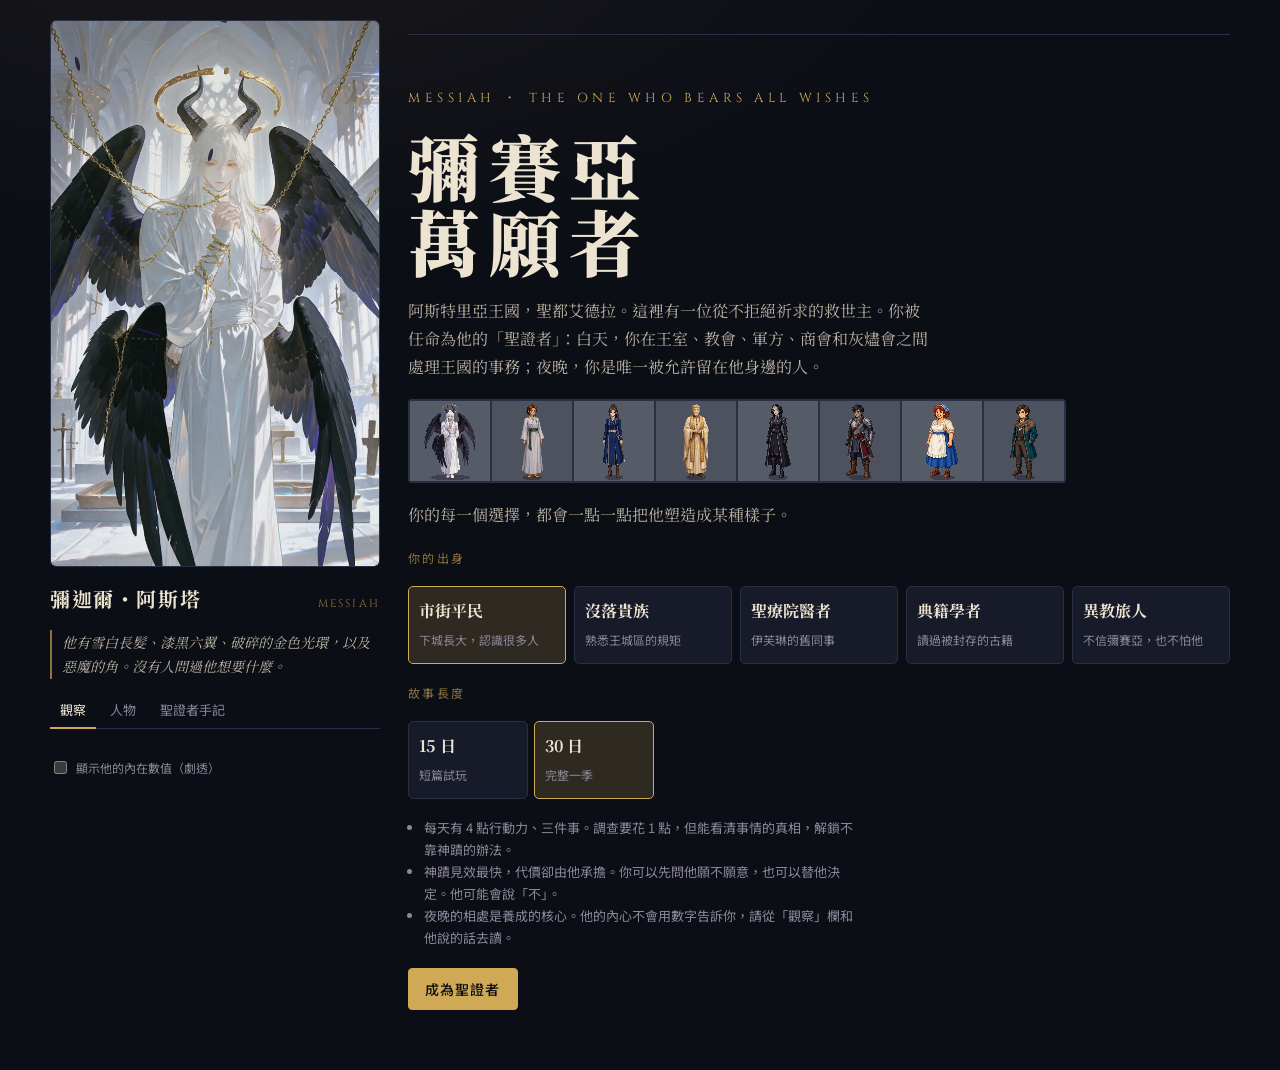
==== commit 08fd3554: "彌賽亞：像素地點場景、王城四階段、新角色立繪與彌迦爾疲累版" ====
--- a/messiah/index.html
+++ b/messiah/index.html
@@ -193,6 +193,15 @@
 @media (prefers-reduced-motion:reduce){*{transition:none!important;animation:none!important}}
 .fade{animation:fade .5s ease both}
 @keyframes fade{from{opacity:.0;transform:translateY(4px)}to{opacity:1;transform:none}}
+.locscene{position:relative;width:100%;aspect-ratio:16/9;border:1px solid var(--line);border-radius:6px;overflow:hidden;background:#1b1626}
+.locscene .bg{position:absolute;inset:0;width:100%;height:100%;object-fit:cover}
+.locscene .who{position:absolute;left:0;right:0;bottom:4%;display:flex;justify-content:center;gap:2%;pointer-events:none}
+.locscene .who .px{width:clamp(56px,16%,104px);height:auto;aspect-ratio:1;filter:drop-shadow(0 3px 0 rgba(20,16,30,.45))}
+.locscene .who{bottom:0;height:46%;gap:0;z-index:1}
+.locscene .who .px{height:100%;width:auto;max-width:34%;object-fit:contain;object-position:50% 100%;aspect-ratio:auto;margin:0 -2%;filter:drop-shadow(0 0 1px rgba(255,244,214,.9)) drop-shadow(0 0 4px rgba(255,236,190,.45)) drop-shadow(0 4px 3px rgba(10,8,20,.55))}
+.nightrow .px{object-fit:contain}
+.locscene .loclabel{position:absolute;left:8px;top:8px;font-family:var(--f-ui);font-size:12px;letter-spacing:.12em;padding:2px 8px;background:rgba(12,14,22,.72);border:1px solid var(--gilt-dim);border-radius:3px;color:var(--vellum)}
+.card .cast.scn{background-size:cover;background-position:center 75%;image-rendering:pixelated}
 </style>
 
 <style>html,body{margin:0}img{max-width:100%}[hidden]{display:none!important}</style>
@@ -669,6 +678,19 @@
  return{src(id,variant){const k=id+(variant||"");if(!cache[k]){const c=CHARS[id];if(!c)return"";cache[k]=draw(Object.assign({},c.s,variant==="tired"?{tired:1}:{}))}return cache[k]}};
 })();
 
+/* ---------- location scenes: 2D pixel-art backdrops for daytime (平日) locations, drawn in-code ---------- */
+const LOC={E01:"gate",E02:"castle",E03:"lowtown",E04:"cathedral",E05:"barracks",E06:"farm",E07:"cathedral",E08:"castle",E09:"market",E10:"market",E11:"lowtown",E12:"market",E13:"castle",E14:"market",E15:"plaza",E16:"cathedral",E17:"cathedral",E18:"market",M1:"plaza",M2:"barracks",M3:"lowtown",M4:"cathedral",M5:"cathedral"};
+const LOC_N={castle:"王城",cathedral:"聖堂區",gate:"北門・聖療院",market:"中央市街",lowtown:"下城",barracks:"西側軍營",farm:"城外農區",plaza:"祈願廣場"};
+const CASTLE_N=["落寞","復甦","重建","富興"];
+/* 王城 stage follows the day count relative to story length: <25% 落寞, <50% 復甦, <80% 重建, else 富興 (endless = 富興) */
+function castleStage(s){if(!s)return 0;if(s.endless)return 3;const p=s.day/Math.max(1,s.len);return p<.25?0:p<.5?1:p<.8?2:3}
+/* backgrounds: 16-bit style pixel-art paintings in messiah/bg/ (512×288, 96-colour palette), scaled with crisp pixels */
+const SCN={src(loc,stg){return `bg/${loc==="castle"?"castle"+(stg||0):loc}.webp`}};
+function sceneLoc(id){return LOC[id]||"castle"}
+function sceneHTML(loc,who,label){
+ const stg=loc==="castle"?castleStage(S):0;
+ const lab=label||(loc==="castle"?`${LOC_N.castle}・${CASTLE_N[stg]}`:LOC_N[loc]);
+ return `<div class="locscene fade" data-loc="${loc}" data-stage="${stg}"><img class="bg px" src="${SCN.src(loc,stg)}" decoding="async" alt="${esc(lab)}的像素場景"><div class="who">${(who||[]).map(w=>`<img class="px" src="${PX.src(w)}" alt="${esc(CHARS[w].n)}" title="${esc(CHARS[w].n)}">`).join("")}</div><span class="loclabel">${esc(lab)}</span></div>`}
 const SK={pale:"#f4e6df",light:"#f1d3bd",warm:"#ecc3a2",tan:"#d4a27a",olive:"#c49a72",brown:"#9a6a48",deep:"#74492f"};
 const CHARS={
  michael:{n:"彌迦爾・阿斯塔",r:"彌賽亞",s:{skin:"#f6ece8",hair:"#f2efe8",back:"vlong",top:"fringe",side:"long",eyes:"#efb12e",o1:"#f1eee8",o2:"#d6d0c6",robe:1,wings:"#2e2850",halo:"#e3b74e",horns:"#54467a",chains:"#d8ae55",blush:false}},
@@ -703,6 +725,8 @@
  weaver:{n:"老織工",r:"市街工坊",s:{skin:"#e2bc98",hair:"#c8c4bc",back:"none",top:"fringe",side:"short",eyes:"#5a4a3a",o1:"#8a5a5a",dress:1,skirt:"#6a4848",scarf:"#b89a6a",smile:1}},
  guard:{n:"北門守軍隊長",r:"城門守軍",s:{skin:SK.tan,hair:"#3a2a1e",back:"none",top:"messy",side:"short",eyes:"#3a2a1e",o1:"#4a5060",plate:"#8a8e96",belt:"#6a4a2a",stern:1,blush:false}}
 };
+/* v2 角色立繪：sprites/{id}.webp（高解析像素圖），缺圖時回退至 PX 畫布 */
+const SPR=new Set(Object.keys(CHARS));{const _px=PX.src;PX.src=(id,v)=>SPR.has(id)?`sprites/${id}${id==="michael"&&v==="tired"?"_tired":""}.webp`:_px(id,v);}
 const WHO={E01:["evelyn","guard"],E02:["oswin","leonis","oderic"],E03:["victor","roderick"],E04:["fiona","serena"],E05:["karl","hector"],E06:["chief","claude"],E07:["margaret"],E08:["leonis","lisia"],E09:["olan"],E10:["cobbler"],E11:["prophet","ethel"],E12:["weaver"],E13:["veronica"],E14:["mira"],E15:["oldman"],E16:["evelyn","sevian"],E17:["fiona"],E18:["ivy"],M1:["evelyn","karl"],M2:["leonis","hector"],M3:["olan","cassian","derek"],M4:["margaret","sevian"],M5:["noah","evelyn"]};
 
 /* ---------- state ---------- */
@@ -900,7 +924,7 @@
  if(S.phase==="morning"){
   if(S.open!=null){st.innerHTML=detailHTML(S.open);bindDetail();return}
   const allDone=S.events.every(e=>e.done);
-  st.innerHTML=`<p class="kicker">清晨簡報</p>
+  st.innerHTML=`${sceneHTML("castle",[...new Set(S.events.flatMap(e=>(WHO[e.id]||[]).slice(0,1)))].slice(0,3))}<p class="kicker">清晨簡報</p>
    <p class="lead">${S.day===1?"你被任命為聖證者的第一個早晨。三件事同時送到你桌上，行動力不夠把每件都做到最好。":"今天有三件事等著你。沒處理的事不會消失，它們會惡化，或被別人接手。"}</p>
    ${S.echoes.length?`<div class="echo"><p class="kicker" style="margin:0 0 2px">昨日的回聲</p>${S.echoes.map(t=>`<p>${esc(t)}</p>`).join("")}</div>`:""}
    <div class="cards">${S.events.map((e,i)=>cardHTML(e,i)).join("")}</div>
@@ -924,7 +948,7 @@
 function cardHTML(e,i){const d=EV[e.id];
  const chip=e.done?`<span class="chip ok">已處理</span>`:e.status==="重大"?`<span class="chip major">重大事件</span>`:e.status==="惡化"?`<span class="chip worse">惡化</span>`:e.status==="急件"?`<span class="chip urgent">急件</span>`:`<span class="chip">萌芽</span>`;
  return `<button class="card${e.done?" done":""}" ${e.done?"":`data-i="${i}"`}>
-  <div class="cast">${(WHO[e.id]||[]).slice(0,2).map(w=>`<img class="px" src="${PX.src(w)}" alt="${esc(CHARS[w].n)}">`).join("")}</div>
+  <div class="cast scn" style="background-image:url(${SCN.src(sceneLoc(e.id),sceneLoc(e.id)==="castle"?castleStage(S):0)})">${(WHO[e.id]||[]).slice(0,2).map(w=>`<img class="px" src="${PX.src(w)}" alt="${esc(CHARS[w].n)}">`).join("")}</div>
   <div class="chips">${chip}<span class="chip">${esc(d.tag)}</span></div>
   <h3>${esc(d.t)}</h3><span class="src">${esc(d.src)}</span>
   <p>${e.done?esc(e.res.split("\n")[0]):esc(d.d)}</p></button>`}
@@ -935,6 +959,7 @@
    <div class="row-actions"><button class="btn" id="m-ask">先問他願不願意</button><button class="btn ghost" id="m-order">替他決定</button><button class="btn ghost" id="m-cancel">再想想</button></div></div>`}
  return `<div class="detail fade">
   <div class="chips"><span class="chip">${esc(d.src)}</span><span class="chip">${esc(d.tag)}</span>${e.status==="惡化"?'<span class="chip worse">惡化</span>':""}${d.major?'<span class="chip major">重大事件</span>':""}</div>
+  ${sceneHTML(sceneLoc(e.id),(WHO[e.id]||[]))}
   <div class="castbig">${(WHO[e.id]||[]).map(w=>`<figure><img class="px" src="${PX.src(w)}" alt=""><figcaption>${esc(CHARS[w].n)}<span>${esc(CHARS[w].r)}</span></figcaption></figure>`).join("")}</div>
   <h3>${esc(d.t)}</h3><p class="desc">${esc(d.d)}</p>
   ${e.inv&&d.h?`<p class="hidden-layer">${esc(d.h)}</p>`:""}
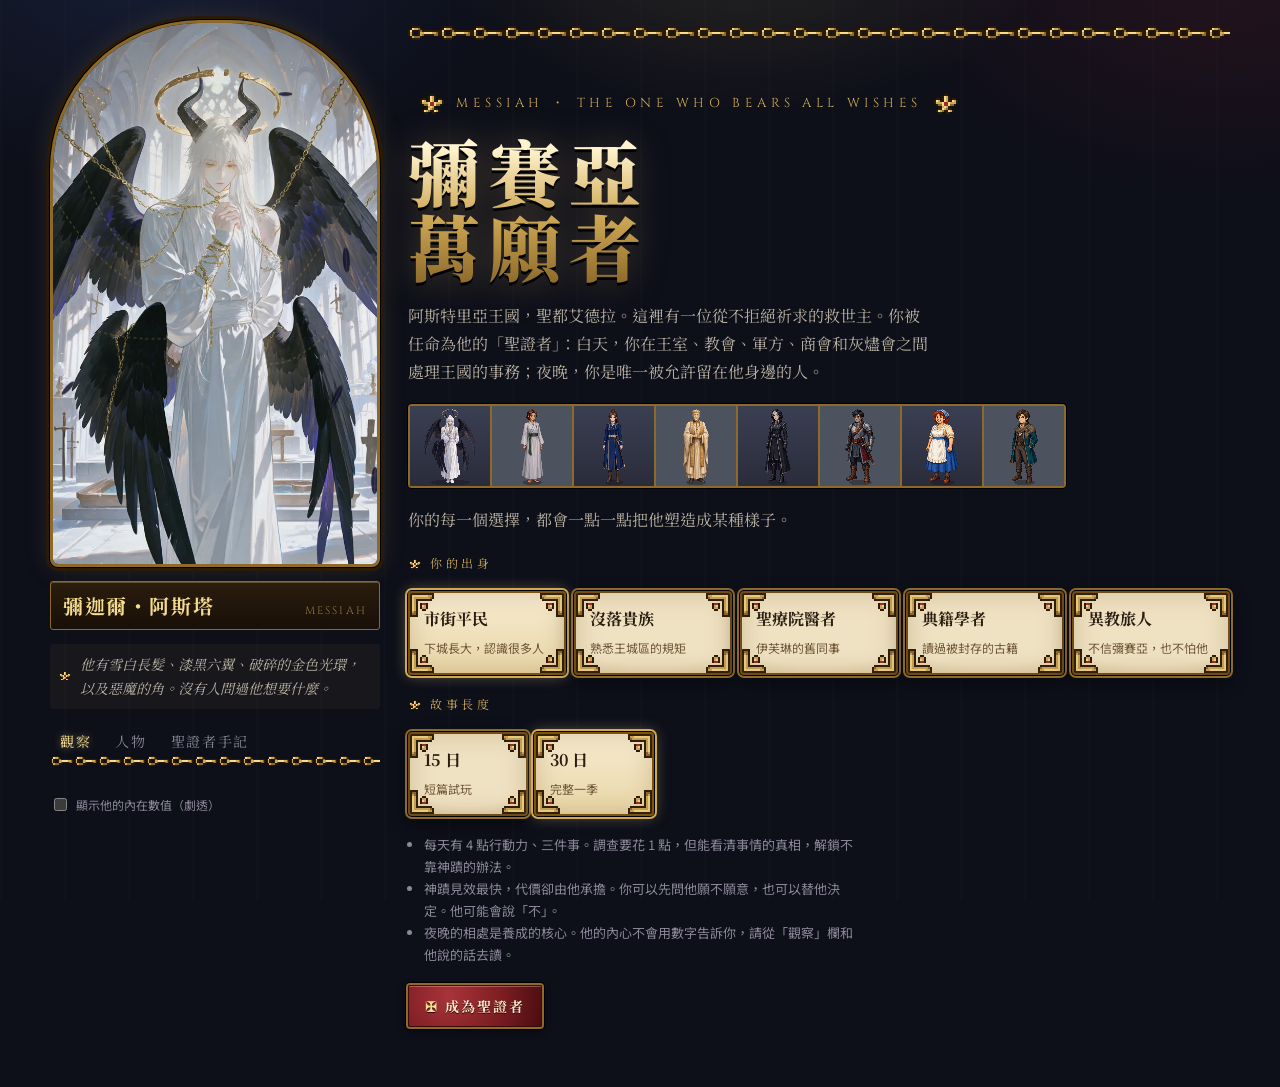
==== commit 08487b2b: "彌賽亞：介面改為聖王國風格（羊皮紙、金邊、彩繪玻璃、燭光夜晚）" ====
--- a/messiah/index.html
+++ b/messiah/index.html
@@ -202,6 +202,131 @@
 .nightrow .px{object-fit:contain}
 .locscene .loclabel{position:absolute;left:8px;top:8px;font-family:var(--f-ui);font-size:12px;letter-spacing:.12em;padding:2px 8px;background:rgba(12,14,22,.72);border:1px solid var(--gilt-dim);border-radius:3px;color:var(--vellum)}
 .card .cast.scn{background-size:cover;background-position:center 75%;image-rendering:pixelated}
+</style>
+<style id="world-ui">
+/* 世界觀 UI：聖都艾德拉的手抄本・鍍金聖物匣・彩繪玻璃。只覆寫外觀，不動結構與邏輯。 */
+:root{
+  --parch:#efe2c2; --parch-2:#e4d2a8; --parch-3:#d6bf8c; --ink:#2b1d10; --ink-2:#4e3a22; --ink-3:#6e5636;
+  --gold-hi:#f6dc8e; --gold:#cfa956; --gold-lo:#8d6a2a; --wax:#7c1d22; --wax-hi:#a8343a;
+  --glass-b:#2f4f9a; --glass-r:#8f2430; --glass-g:#3f7a52;
+  --frame:url(ui/corner-tl.svg) top left/24px no-repeat,url(ui/corner-tr.svg) top right/24px no-repeat,url(ui/corner-bl.svg) bottom left/24px no-repeat,url(ui/corner-br.svg) bottom right/24px no-repeat;
+}
+/* 白日：大教堂的冷光與彩窗投影 */
+body{background:
+  radial-gradient(520px 340px at 12% -6%,rgba(63,94,168,.20),transparent 70%),
+  radial-gradient(460px 300px at 58% -10%,rgba(207,169,86,.16),transparent 70%),
+  radial-gradient(520px 340px at 96% -4%,rgba(143,36,48,.18),transparent 70%),
+  repeating-linear-gradient(90deg,rgba(255,255,255,.012) 0 2px,transparent 2px 64px),
+  #0d0f19;background-attachment:fixed}
+/* 夜晚：燭光 */
+body:has(.nightrow){background:
+  radial-gradient(700px 520px at 70% 30%,rgba(255,170,70,.16),transparent 65%),
+  radial-gradient(380px 300px at 72% 34%,rgba(255,206,120,.10),transparent 70%),
+  #0b0806;background-attachment:fixed}
+
+/* 鍊條分隔線 */
+.head{border-bottom:0;padding-bottom:20px;background:url(ui/chain.svg) left bottom/32px 14px repeat-x}
+.tabs{border-bottom:0;padding-bottom:6px;background:url(ui/chain.svg) left bottom/24px 10px repeat-x}
+.tabs button{font-family:var(--f-display);font-size:14px;letter-spacing:.12em}
+.tabs button[aria-selected="true"]{color:var(--gold-hi);border-color:transparent;text-shadow:0 0 8px rgba(246,220,142,.45)}
+.day h1{background:linear-gradient(180deg,#fff4cf 10%,var(--gold) 60%,var(--gold-lo));-webkit-background-clip:text;background-clip:text;color:transparent;text-shadow:none;filter:drop-shadow(0 2px 0 #000)}
+.kicker{font-family:var(--f-display);color:var(--gold);letter-spacing:.3em}
+.kicker::before{content:"";display:inline-block;width:14px;height:10px;margin-right:8px;vertical-align:-1px;background:url(ui/fleur.svg) center/contain no-repeat}
+
+/* 聖像龕：哥德拱頂肖像框 */
+.portrait{border:3px solid var(--gold-lo);outline:1px solid var(--gold);outline-offset:-7px;box-shadow:0 0 0 1px #000,0 0 0 4px #2a1a08,0 0 28px rgba(207,169,86,.18);border-radius:150px 150px 8px 8px}
+@media (max-width:880px){.portrait{border-radius:90px 90px 8px 8px}}
+.nameplate{background:linear-gradient(180deg,#2a1d0e,#180f07);border:1px solid var(--gold-lo);border-radius:3px;padding:6px 12px;box-shadow:inset 0 1px 0 rgba(246,220,142,.25)}
+.nameplate h2{color:var(--gold-hi)}
+.aura{border-left:0;padding:8px 12px 8px 30px;background:url(ui/fleur.svg) 8px 50%/14px no-repeat,rgba(207,169,86,.06);border-radius:3px}
+
+/* 鍍金量表 */
+.meter .bar{height:9px;border-radius:0;background:linear-gradient(#0a0805,#1c140a);border:1px solid var(--gold-lo);box-shadow:0 0 0 1px #000,inset 0 1px 2px #000;margin-top:5px}
+.meter .bar span{background:linear-gradient(180deg,var(--gold-hi),var(--gold) 45%,var(--gold-lo));box-shadow:inset -1px 0 0 #fff3}
+.meter .bar span,.spec .track span{background-image:linear-gradient(180deg,var(--gold-hi),var(--gold) 45%,var(--gold-lo)),repeating-linear-gradient(90deg,transparent 0 9px,rgba(0,0,0,.35) 9px 10px);background-blend-mode:multiply}
+.meter.bad .bar span{background:linear-gradient(180deg,#e0857a,var(--wax-hi) 45%,var(--wax))}
+.meter .row{font-family:var(--f-display)}
+.ap i{width:12px;height:12px;border-color:var(--gold-lo);background:#1a1208}
+.ap i.on{background:radial-gradient(circle at 35% 35%,var(--gold-hi),var(--gold) 50%,var(--gold-lo));box-shadow:0 0 10px rgba(246,220,142,.5)}
+
+/* 羊皮紙手抄本面板（局部重定義色票，文字對比保持高） */
+.card,.detail,.origin,.echo,.consent,.fact{
+  --vellum:var(--ink);--vellum-dim:var(--ink-2);--muted:var(--ink-3);--gilt:#7a5410;--gilt-dim:#8a6526;--line:#b89c66;--nave-2:var(--parch-2);--panel:var(--parch);--gilt-glow:rgba(122,84,16,.12);
+  color:var(--ink);
+  background:var(--frame),radial-gradient(120% 90% at 50% 40%,var(--parch) 55%,var(--parch-3)),var(--parch);
+  border:2px solid #6e4c1c;box-shadow:0 0 0 1px #000,0 0 0 3px var(--gold-lo),0 6px 18px rgba(0,0,0,.45),inset 0 0 24px rgba(120,80,30,.25);border-radius:4px}
+.card{position:relative;padding-top:14px}
+.card:hover{border-color:#6e4c1c;box-shadow:0 0 0 1px #000,0 0 0 3px var(--gold),0 0 18px rgba(246,220,142,.35),inset 0 0 24px rgba(120,80,30,.25)}
+.card.done:hover{box-shadow:0 0 0 1px #000,0 0 0 3px var(--gold-lo),inset 0 0 24px rgba(120,80,30,.25)}
+.card .cast{border:2px solid #3a2810;border-radius:2px;margin:-8px -8px 6px;box-shadow:inset 0 0 0 1px var(--gold)}
+.card h3,.detail h3{color:#3a1408;font-weight:900}
+.detail h3::first-letter,.card h3::first-letter{color:var(--wax);font-size:1.25em}
+.detail{padding:22px}
+.chip{border-color:#a2834c;color:var(--ink-2);background:rgba(255,255,255,.25)}
+.chip.urgent{border-color:var(--wax);color:var(--wax);background:rgba(124,29,34,.08)}
+.chip.worse{background:var(--wax);border-color:#4a0d10;color:#fbe8d0}
+.chip.major{background:linear-gradient(var(--gold-hi),var(--gold));border-color:var(--gold-lo);color:#2a1a08}
+.chip.ok{border-color:var(--glass-g);color:#24553a}
+.chip.mir{border-color:var(--gilt-dim);color:#6d4a0c}
+.hidden-layer{border-left-color:var(--wax);color:var(--ink);background:linear-gradient(90deg,rgba(124,29,34,.10),transparent)}
+.opt{background:linear-gradient(180deg,#f3e8cc,#e3cf9f);border:1px solid #9c7d45;box-shadow:inset 0 1px 0 #fff8}
+.opt:hover:not(:disabled){border-color:var(--wax);box-shadow:0 0 0 1px var(--wax),inset 0 1px 0 #fff8}
+.opt .cost{color:var(--wax);font-weight:500}
+.result{border-top:0;padding-top:16px;background:url(ui/chain.svg) left top/24px 10px repeat-x}
+.consent{background:var(--frame),linear-gradient(var(--parch),var(--parch-2))}
+
+/* 派系紋章（依事件 tag） */
+.card[data-tag]::after{position:absolute;top:-6px;right:12px;width:26px;height:34px;display:grid;place-items:center;padding-bottom:6px;font-size:14px;line-height:1;color:#fff3d6;background:var(--fc,#5a4a2a);clip-path:polygon(0 0,100% 0,100% 78%,50% 100%,0 78%);box-shadow:0 0 0 1px #000;text-shadow:0 1px 0 #000;z-index:2;outline:1px solid var(--gold);content:var(--fe,"✦")}
+.card[data-tag="教會"]{--fc:#e9e0c6;--fe:"✝"}.card[data-tag="教會"]::after{color:#7a5410}
+.card[data-tag="軍事"]{--fc:#4b5361;--fe:"⚔"}
+.card[data-tag="制度"]{--fc:#2f4f9a;--fe:"♛"}
+.card[data-tag="外交"]{--fc:#3f7a52;--fe:"✉"}
+.card[data-tag="形象"]{--fc:#8a6a2c;--fe:"☀"}
+.card[data-tag="民生"]{--fc:#8a5a2b;--fe:"❦"}
+.card[data-tag="神秘"]{--fc:#4a2a6a;--fe:"✧"}
+.card[data-tag="私人"]{--fc:#7c1d22;--fe:"❤"}
+.card[data-tag="重大"]{--fc:#b8892e;--fe:"✹"}
+
+/* 封蠟與聖物匣按鈕 */
+.btn{border-radius:2px;font-family:var(--f-display);letter-spacing:.14em;border:1px solid var(--gold);color:var(--gold-hi);background:linear-gradient(180deg,#2a1d0e,#160e06);box-shadow:0 0 0 1px #000,inset 0 1px 0 rgba(246,220,142,.3)}
+.btn:hover:not(:disabled){background:linear-gradient(180deg,#3a2812,#1e1408);box-shadow:0 0 0 1px #000,0 0 12px rgba(246,220,142,.35)}
+.btn.solid{color:#fbe8c8;font-weight:700;background:radial-gradient(circle at 30% 25%,var(--wax-hi),var(--wax) 55%,#4a0d10);border:1px solid #3a0a0c;box-shadow:0 0 0 2px var(--gold-lo),0 0 0 3px #000,inset 0 1px 0 rgba(255,200,180,.35),0 3px 8px rgba(0,0,0,.5);text-shadow:0 1px 0 #2a0406}
+.btn.solid::before{content:"✠ ";color:var(--gold-hi)}
+.btn.ghost{color:var(--vellum-dim);border-color:var(--gold-lo)}
+.card .btn,.detail .btn,.consent .btn{color:var(--gold-hi)}
+.detail .btn.ghost{color:#e8dcc0}
+
+/* 夜：燭光與私語 */
+.scene{border:1px solid #6b4a1c;border-radius:4px;background:var(--frame),radial-gradient(90% 120% at 20% 0%,rgba(255,176,80,.16),transparent 60%),linear-gradient(180deg,#1d140c,#0f0a06);box-shadow:0 0 0 1px #000,0 0 0 3px #3a2810,0 0 40px rgba(255,170,70,.10),inset 0 0 40px rgba(0,0,0,.6)}
+.scene .line{color:#f6e7c8;text-shadow:0 0 12px rgba(255,190,100,.25)}
+.nightrow .px{background:radial-gradient(circle at 50% 70%,rgba(255,190,100,.35),transparent 65%),#24180d;border:2px solid var(--gold-lo);box-shadow:0 0 0 1px #000,0 0 20px rgba(255,170,70,.3);border-radius:60px 60px 6px 6px}
+.act{background:linear-gradient(180deg,#1f150b,#140d06);border:1px solid #5a3e18;border-radius:3px}
+.act:hover{border-color:var(--gold);box-shadow:0 0 12px rgba(255,190,100,.25)}
+.act b{color:#f2dfb6}.act span{color:#bfa77c}
+.act.special{border-color:var(--gold);background:linear-gradient(180deg,#2c1d0c,#170f06)}
+
+/* 場景畫框 */
+.locscene{border:3px solid var(--gold-lo);border-radius:3px;box-shadow:0 0 0 1px #000,0 0 0 4px #2a1a08,0 0 0 5px var(--gold-lo),0 8px 20px rgba(0,0,0,.5)}
+.locscene .loclabel{font-family:var(--f-display);color:var(--gold-hi);background:linear-gradient(#2a1d0e,#140c05);border-color:var(--gold);border-radius:2px;letter-spacing:.2em}
+.castbig figure,.lineup .px,.roster button{background:linear-gradient(180deg,#3a3f52,#2a2c3a)}
+.castbig figure{border:1px solid var(--gold-lo);border-radius:3px}
+.castbig figcaption{font-family:var(--f-display)}
+.roster{background:var(--gold-lo);border-color:var(--gold-lo)}
+.roster button:nth-child(2n){background:linear-gradient(180deg,#343848,#25273a)}
+
+/* 標題與結局 */
+.title-screen h1,.ending h2{background:linear-gradient(180deg,#fff4cf 10%,var(--gold) 55%,var(--gold-lo));-webkit-background-clip:text;background-clip:text;color:transparent;filter:drop-shadow(0 3px 0 #000) drop-shadow(0 0 18px rgba(207,169,86,.25))}
+.title-screen .sub{color:var(--gold)}
+.title-screen .sub::before,.title-screen .sub::after{content:"";display:inline-block;width:28px;height:20px;vertical-align:middle;background:url(ui/fleur.svg) center/contain no-repeat;margin:0 10px}
+.origin{padding:12px 14px}
+.origin[aria-pressed="true"]{box-shadow:0 0 0 1px #000,0 0 0 3px var(--gold),0 0 16px rgba(246,220,142,.4),inset 0 0 24px rgba(120,80,30,.25);background:var(--frame),linear-gradient(#f7ecd0,#e9d6a8)}
+.lineup{background:var(--gold-lo);box-shadow:0 0 0 1px #000}
+.quote{border-left:0;padding:10px 16px 10px 40px;background:url(ui/fleur.svg) 10px 16px/18px no-repeat,linear-gradient(90deg,rgba(207,169,86,.10),transparent);color:#f6e7c8}
+.spec .track{height:10px;border-radius:0;background:#120c06;border:1px solid var(--gold-lo)}
+.spec .track span{background:linear-gradient(180deg,#b79a5e,#7a6234)}
+.fact{padding:14px 20px}.fact b{color:#7a1d22}
+.toast{background:linear-gradient(#2a1d0e,#140c05);border-color:var(--gold);color:var(--gold-hi);font-family:var(--f-display)}
+.journal .d,.obs b{color:var(--gold)}
 </style>
 
 <style>html,body{margin:0}img{max-width:100%}[hidden]{display:none!important}</style>
@@ -947,7 +1072,7 @@
 }
 function cardHTML(e,i){const d=EV[e.id];
  const chip=e.done?`<span class="chip ok">已處理</span>`:e.status==="重大"?`<span class="chip major">重大事件</span>`:e.status==="惡化"?`<span class="chip worse">惡化</span>`:e.status==="急件"?`<span class="chip urgent">急件</span>`:`<span class="chip">萌芽</span>`;
- return `<button class="card${e.done?" done":""}" ${e.done?"":`data-i="${i}"`}>
+ return `<button class="card${e.done?" done":""}" data-tag="${esc(d.tag)}" ${e.done?"":`data-i="${i}"`}>
   <div class="cast scn" style="background-image:url(${SCN.src(sceneLoc(e.id),sceneLoc(e.id)==="castle"?castleStage(S):0)})">${(WHO[e.id]||[]).slice(0,2).map(w=>`<img class="px" src="${PX.src(w)}" alt="${esc(CHARS[w].n)}">`).join("")}</div>
   <div class="chips">${chip}<span class="chip">${esc(d.tag)}</span></div>
   <h3>${esc(d.t)}</h3><span class="src">${esc(d.src)}</span>
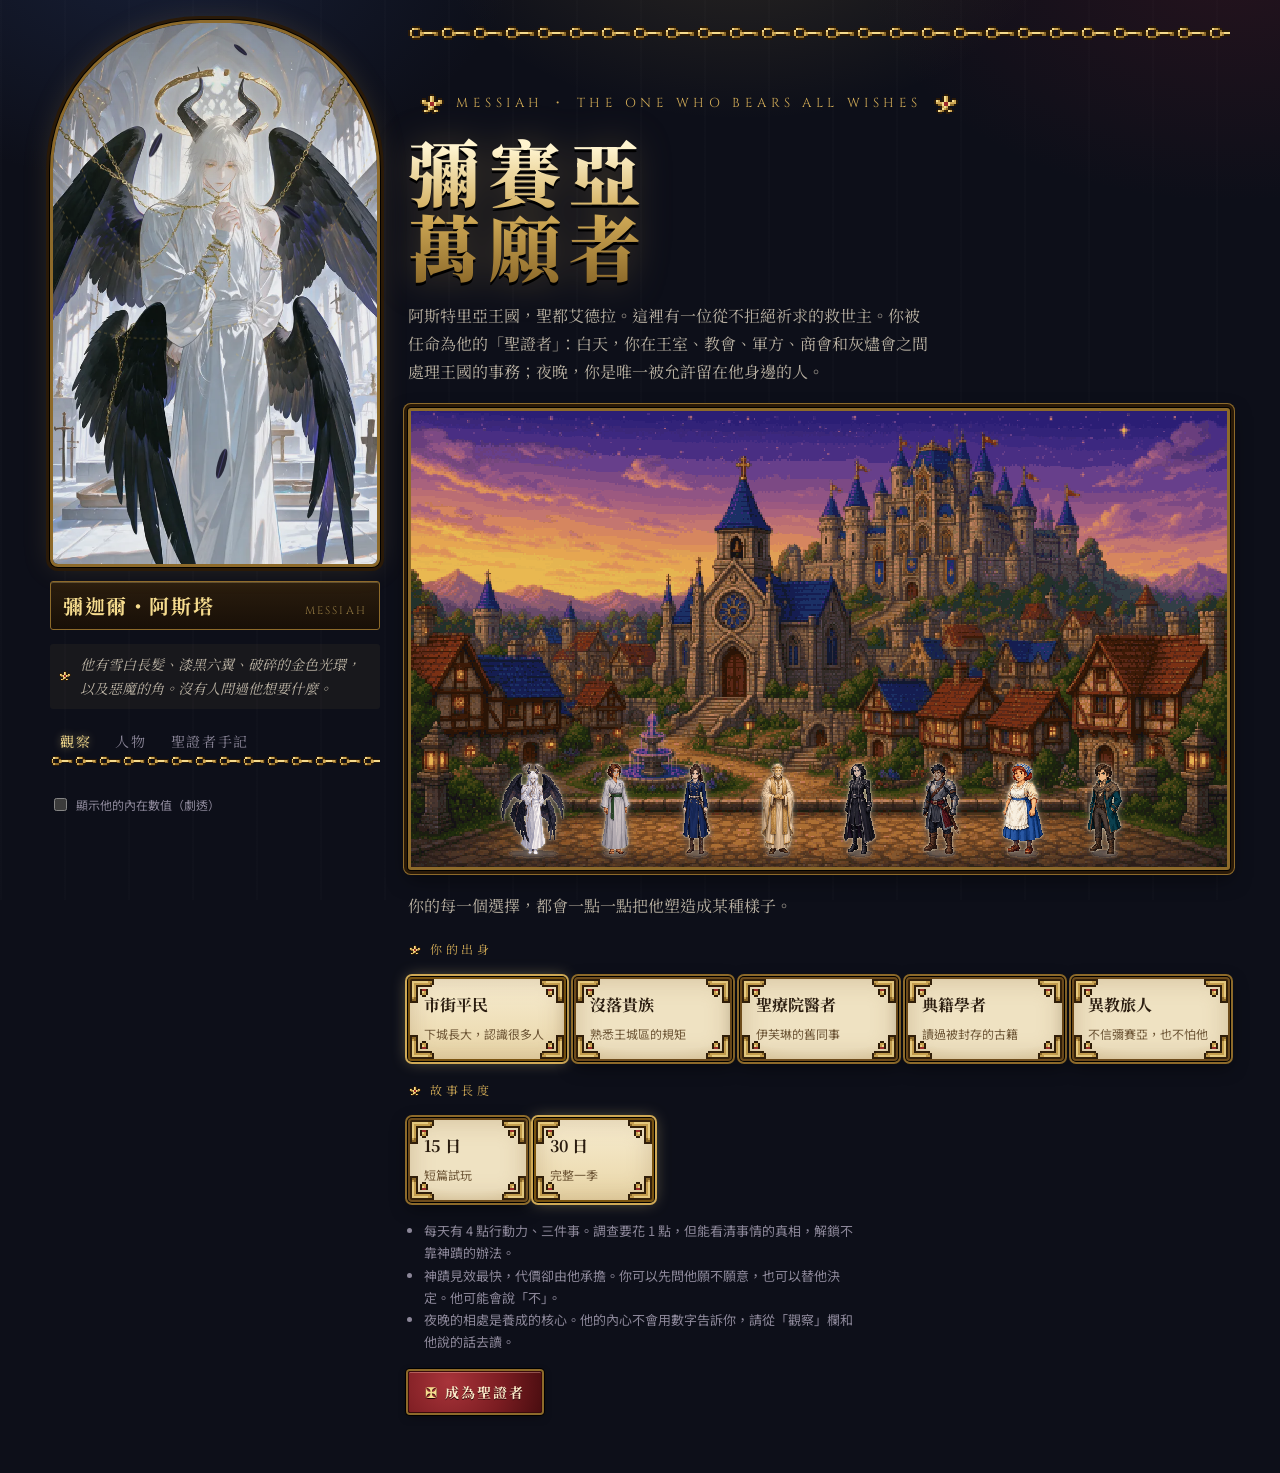
==== commit 9e6905bd: "彌賽亞：彌迦爾的房間（四種版本）、黃昏結算、結局立繪、標題聖城全景與細節" ====
--- a/messiah/index.html
+++ b/messiah/index.html
@@ -330,6 +330,68 @@
 </style>
 
 <style>html,body{margin:0}img{max-width:100%}[hidden]{display:none!important}</style>
+
+<style id="scenes2">
+/* ===== scenes2：夜晚聖堂深處、傍晚、結局、標題 ===== */
+.locscene .bg{image-rendering:pixelated}
+@keyframes fadeDark{to{opacity:0;filter:brightness(.2)}}
+.stage.leaving>*{animation:fadeDark .45s ease forwards}
+/* P1 夜晚：彌迦爾的房間 */
+body:has(.sanctum){background:radial-gradient(700px 520px at 70% 30%,rgba(255,170,70,.16),transparent 65%),#0b0806;background-attachment:fixed}
+.night-scene{padding:14px}
+.sanctum{aspect-ratio:16/9}
+.sanctum .mich{position:absolute;left:53%;bottom:3%;height:56%;width:auto;z-index:1;image-rendering:pixelated;filter:drop-shadow(0 0 2px rgba(255,214,150,.8)) drop-shadow(0 0 10px rgba(255,180,90,.35)) drop-shadow(0 4px 3px rgba(10,8,20,.6))}
+.sanctum[data-v="cold"] .mich{filter:drop-shadow(0 0 2px rgba(255,120,120,.7)) drop-shadow(0 0 10px rgba(200,40,60,.4)) drop-shadow(0 4px 3px rgba(10,8,20,.6))}
+.sanctum .candle{position:absolute;inset:0;pointer-events:none;background:radial-gradient(30% 40% at 31% 52%,rgba(255,190,90,.18),transparent 70%);mix-blend-mode:screen;animation:flick 3.2s ease-in-out infinite alternate;z-index:1}
+.sanctum[data-v="cold"] .candle{background:radial-gradient(30% 40% at 31% 52%,rgba(120,170,255,.14),transparent 70%)}
+.sanctum[data-v="tired"] .candle{animation-duration:.9s}
+@keyframes flick{0%{opacity:.55}40%{opacity:1}70%{opacity:.7}100%{opacity:.95}}
+.speech{position:relative;margin:-12% 3% 0;z-index:2;padding:12px 18px 12px;background:var(--frame),linear-gradient(180deg,rgba(239,226,194,.96),rgba(214,191,140,.96));border:2px solid var(--gold-lo);border-radius:3px;box-shadow:0 0 0 1px #000,0 6px 18px rgba(0,0,0,.55);color:var(--ink)}
+.speech .kicker{margin:0 0 2px;color:var(--wax);font-size:12px}
+.speech .line{color:var(--ink)!important;text-shadow:none!important;font-size:17px;line-height:1.75;max-width:none}
+.giltpanel{margin-top:14px;padding:16px;border:1px solid var(--gold-lo);border-radius:3px;background:var(--frame),radial-gradient(80% 140% at 50% 0%,rgba(255,196,110,.16),transparent 65%),linear-gradient(180deg,#22170c,#140d07);box-shadow:inset 0 1px 0 rgba(246,220,142,.25),0 0 22px rgba(255,170,70,.10);display:flex;flex-direction:column;gap:12px}
+.sanctum .loclabel{z-index:2}
+@media (max-width:700px){
+ .night-scene{padding:8px}
+ .speech{margin:10px 0 0}
+ .sanctum{overflow:hidden}
+ .sanctum-wrap{display:flex;flex-direction:column}
+ .sanctum .mich{height:62%}
+}
+/* P5 夜晚：側欄肖像燭光 */
+body:has(.sanctum) #pimg{filter:sepia(.35) saturate(1.15) brightness(.92) hue-rotate(-8deg);transition:filter .8s}
+body:has(.sanctum) .portrait{box-shadow:0 0 0 1px #000,0 0 0 4px #2a1a08,0 0 36px rgba(255,170,70,.30)}
+#pimg{transition:filter .8s}
+/* P2 傍晚 */
+.locscene.dusk .bg{filter:sepia(.45) saturate(1.3) hue-rotate(-18deg) brightness(.78) contrast(1.05)}
+.locscene.dusk::after{content:"";position:absolute;inset:0;background:linear-gradient(180deg,rgba(120,40,90,.35),rgba(255,140,60,.18) 55%,rgba(20,10,30,.35));mix-blend-mode:multiply;pointer-events:none}
+.locscene.dusk .who{z-index:2}
+.locscene.dusk .who .px{filter:brightness(.85) sepia(.2) drop-shadow(0 0 3px rgba(255,170,90,.6)) drop-shadow(0 4px 3px rgba(10,8,20,.55))}
+.changes li{display:inline-flex;align-items:center;gap:5px}
+.changes .up::before{content:"";width:12px;height:9px;background:url(ui/fleur.svg) center/contain no-repeat}
+.changes .down::before{content:"";width:10px;height:10px;border-radius:50%;background:radial-gradient(circle at 35% 35%,var(--wax-hi),var(--wax) 60%,#4a0e12);box-shadow:0 0 0 1px #2a0608}
+/* P3 結局 */
+.ending .endart{margin:0 auto;position:relative;width:min(340px,80%);aspect-ratio:3/5;padding:14px;background:var(--frame),linear-gradient(180deg,#22170c,#120c06);border:3px solid var(--gold-lo);border-radius:170px 170px 6px 6px;box-shadow:0 0 0 1px #000,0 0 0 6px #2a1a08,0 0 0 7px var(--gold-lo),0 0 60px var(--tint,rgba(207,169,86,.4))}
+.ending .endart::before{content:"";position:absolute;left:10px;right:10px;bottom:6px;height:10px;background:url(ui/chain.svg) left center/24px 10px repeat-x}
+.ending .endart img{width:100%;height:100%;object-fit:cover;border-radius:160px 160px 3px 3px;border:1px solid var(--gold)}
+.ending[data-end="trueM"]{--tint:rgba(246,220,142,.55)}.ending[data-end="son"]{--tint:rgba(255,170,90,.55)}
+.ending[data-end="tyrant"]{--tint:rgba(80,120,230,.6)}.ending[data-end="blank"]{--tint:rgba(220,226,240,.45)}
+.ending[data-end="demon"]{--tint:rgba(200,30,50,.6)}.ending[data-end="sole"]{--tint:rgba(170,70,200,.55)}.ending[data-end="anti"]{--tint:rgba(60,150,100,.55)}
+.ending{position:relative}
+.ending::before{content:"";position:fixed;inset:0;z-index:-1;pointer-events:none;background:radial-gradient(600px 420px at 65% 20%,var(--tint),transparent 70%);opacity:.35}
+@media (min-width:900px){.ending{display:grid;grid-template-columns:300px minmax(0,1fr);column-gap:28px;align-items:start}.ending .endart{grid-row:1/span 20;width:100%;position:sticky;top:16px}.ending>*:not(.endart){grid-column:2}}
+/* P4 標題 */
+.titlescn{margin:4px 0}
+.titlescn .bg{filter:brightness(.92)}
+.titlescn .lineup{position:absolute;left:0;right:0;bottom:2%;background:none!important;box-shadow:none!important;padding:0;width:auto;max-width:none;justify-content:center;gap:0;z-index:1}
+.titlescn .lineup .px{background:none!important;width:12%;height:auto;aspect-ratio:1;margin:0 -1%;filter:drop-shadow(0 0 1px rgba(255,244,214,.9)) drop-shadow(0 0 4px rgba(255,236,190,.4)) drop-shadow(0 4px 3px rgba(10,8,20,.55))}
+/* P5 側欄：手抄本頁 */
+#sidepane .obs,#sidepane .journal{padding:12px 12px 12px 14px;background:var(--frame),linear-gradient(180deg,rgba(239,226,194,.07),rgba(239,226,194,.03));border:1px solid rgba(207,169,86,.35);border-radius:3px}
+#sidepane .obs b::before,#sidepane .journal .d::before{content:"";display:inline-block;width:10px;height:8px;margin-right:5px;background:url(ui/fleur.svg) center/contain no-repeat}
+#sidepane .obs li{grid-template-columns:6em minmax(0,1fr)}
+#sidepane .obs b{white-space:nowrap}
+#sidepane .journal li{padding-bottom:8px;border-bottom:1px dashed rgba(207,169,86,.22)}
+</style>
 </head>
 <body>
 <div class="wrap">
@@ -1059,13 +1121,14 @@
  }
  if(S.phase==="evening"){
   const dl=diffList(S);
-  st.innerHTML=`<div class="scene fade"><p class="kicker">傍晚結算</p>
+  const dw=[...new Set(S.events.flatMap(e=>(WHO[e.id]||[]).slice(0,2)))].slice(0,4);
+  st.innerHTML=`<div class="scene fade">${sceneHTML("castle",dw,"王城・黃昏").replace('class="locscene','class="locscene dusk')}<p class="kicker">傍晚結算</p>
    ${S.events.map(e=>`<p style="margin:0;font-size:15px"><b>${esc(EV[e.id].t)}</b>　<span style="color:var(--muted)">${e.done?esc(e.choice):"擱置"}</span></p>`).join("")}
    ${S.evening.notes.length?`<div class="notices">${S.evening.notes.map(t=>`<p style="color:#e2a097">${esc(t)}</p>`).join("")}</div>`:""}
    <p class="note">祈願不會在夜裡停止。今天，王國這樣改變了：</p>
    <ul class="changes">${dl.length?dl.map(x=>`<li class="${x.good?"up":"down"}">${x.l} ${x.v>0?"+":""}${x.v}</li>`).join(""):"<li>一切如常</li>"}</ul>
    <div class="row-actions"><button class="btn solid" id="tonight">回到聖堂深處</button></div></div>`;
-  $("#tonight").onclick=()=>startNight(S);return;
+  $("#tonight").onclick=()=>{st.classList.add("leaving");setTimeout(()=>{st.classList.remove("leaving");startNight(S)},450)};return;
  }
  if(S.phase==="night"){st.innerHTML=nightHTML();bindNight();return}
  if(S.phase==="end"){st.innerHTML=endHTML();bindEnd();return}
@@ -1110,6 +1173,8 @@
  if(o)o.onclick=()=>{const p=S.pending;chooseOpt(S,p.ei,p.oi,"order");S.open=null;render()};
  if(c)c.onclick=()=>{S.pending=null;render()};
 }
+function sanctumVar(s){if(s.m.load>=65)return"tired";const k=vectors(s.m)[0].k;return k==="son"?"warm":(k==="tyrant"||k==="demon")?"cold":"base"}
+const SANCT_N={base:"燭光",tired:"散落的黑羽",warm:"有麵包香的夜",cold:"冷光與鎖鏈"};
 function nightHTML(){const n=S.night;
  const tag={milestone:"他變了",memory:"他記得",open:"夜晚"}[n.kind];
  let body;
@@ -1123,7 +1188,8 @@
   body=`<p class="line fade" style="color:var(--vellum)">${esc(n.reply)}</p>
    ${n.notices.length?`<div>${n.notices.map(t=>`<p class="notice-noticed" style="margin:2px 0">你注意到：${esc(t)}</p>`).join("")}</div>`:""}
    <div class="row-actions"><button class="btn solid" id="next">${S.day>=S.len&&!S.endless?"看看他成為了什麼":"迎接第 "+(S.day+1)+" 日"}</button></div>`}
- return `<div class="scene fade"><p class="kicker">${tag}</p><div class="nightrow"><img class="px" src="${PX.src("michael",S.m.load>=65?"tired":"")}" alt="彌迦爾"><p class="line">${esc(n.line)}</p></div>${body}</div>`}
+ const v=sanctumVar(S);
+ return `<div class="scene night-scene fade"><div class="locscene sanctum" data-v="${v}"><img class="bg px" src="bg/${v==="base"?"sanctum":"sanctum_"+v}.webp" decoding="async" alt="聖堂深處，彌迦爾的房間"><div class="candle"></div><img class="mich px" src="${PX.src("michael",S.m.load>=65?"tired":"")}" alt="彌迦爾"><span class="loclabel">聖堂深處・${SANCT_N[v]}</span></div><div class="speech"><p class="kicker">${tag}</p><p class="line">${esc(n.line)}</p></div><div class="giltpanel">${body}</div></div>`}
 function bindNight(){
  document.querySelectorAll("[data-a]").forEach(b=>b.onclick=()=>doAct(S,b.dataset.a));
  document.querySelectorAll("[data-sub]").forEach(b=>b.onclick=()=>doAct(S,S.night.sub,+b.dataset.sub));
@@ -1133,7 +1199,7 @@
  const vs=vectors(S.m),max=vs[0].s,top=VEC[vs[0].k],sec=VEC[vs[1].k];
  const close=vs[0].s-vs[1].s<6;
  const quote=REINT_END[vs[0].k];
- return `<div class="ending fade">
+ return `<div class="ending fade" data-end="${vs[0].k}"><figure class="endart"><img src="endings/${vs[0].k}.webp" alt="${esc(top.n)}的彌迦爾"></figure>
   <p class="kicker">${S.endless?"他現在的樣子":"第 "+S.len+" 日之後"}・這段關係把他變成了</p>
   <h2>${close?`${top.n}，也是${sec.n}`:top.n}</h2>
   <p class="quote">${esc(quote)}</p>
@@ -1172,7 +1238,7 @@
   <span class="sub">MESSIAH ・ THE ONE WHO BEARS ALL WISHES</span>
   <h1>彌賽亞<br>萬願者</h1>
   <p class="pitch">阿斯特里亞王國，聖都艾德拉。這裡有一位從不拒絕祈求的救世主。你被任命為他的「聖證者」：白天，你在王室、教會、軍方、商會和灰燼會之間處理王國的事務；夜晚，你是唯一被允許留在他身邊的人。</p>
-  <div class="lineup">${["michael","evelyn","lisia","sevian","margaret","karl","mira","cassian"].map(i=>`<img class="px" src="${PX.src(i)}" alt="${esc(CHARS[i].n)}" title="${esc(CHARS[i].n)}">`).join("")}</div>
+  <div class="locscene titlescn"><img class="bg px" src="bg/title.webp" alt="聖都艾德拉的黃昏全景"><div class="lineup">${["michael","evelyn","lisia","sevian","margaret","karl","mira","cassian"].map(i=>`<img class="px" src="${PX.src(i)}" alt="${esc(CHARS[i].n)}" title="${esc(CHARS[i].n)}">`).join("")}</div></div>
   <p class="pitch">你的每一個選擇，都會一點一點把他塑造成某種樣子。</p>
   <p class="kicker">你的出身</p>
   <div class="origins">${ORIGINS.map(o=>`<button class="origin" data-o="${o.id}" aria-pressed="${o.id===chosenOrigin.id}"><b>${o.n}</b><span>${o.d}</span></button>`).join("")}</div>
